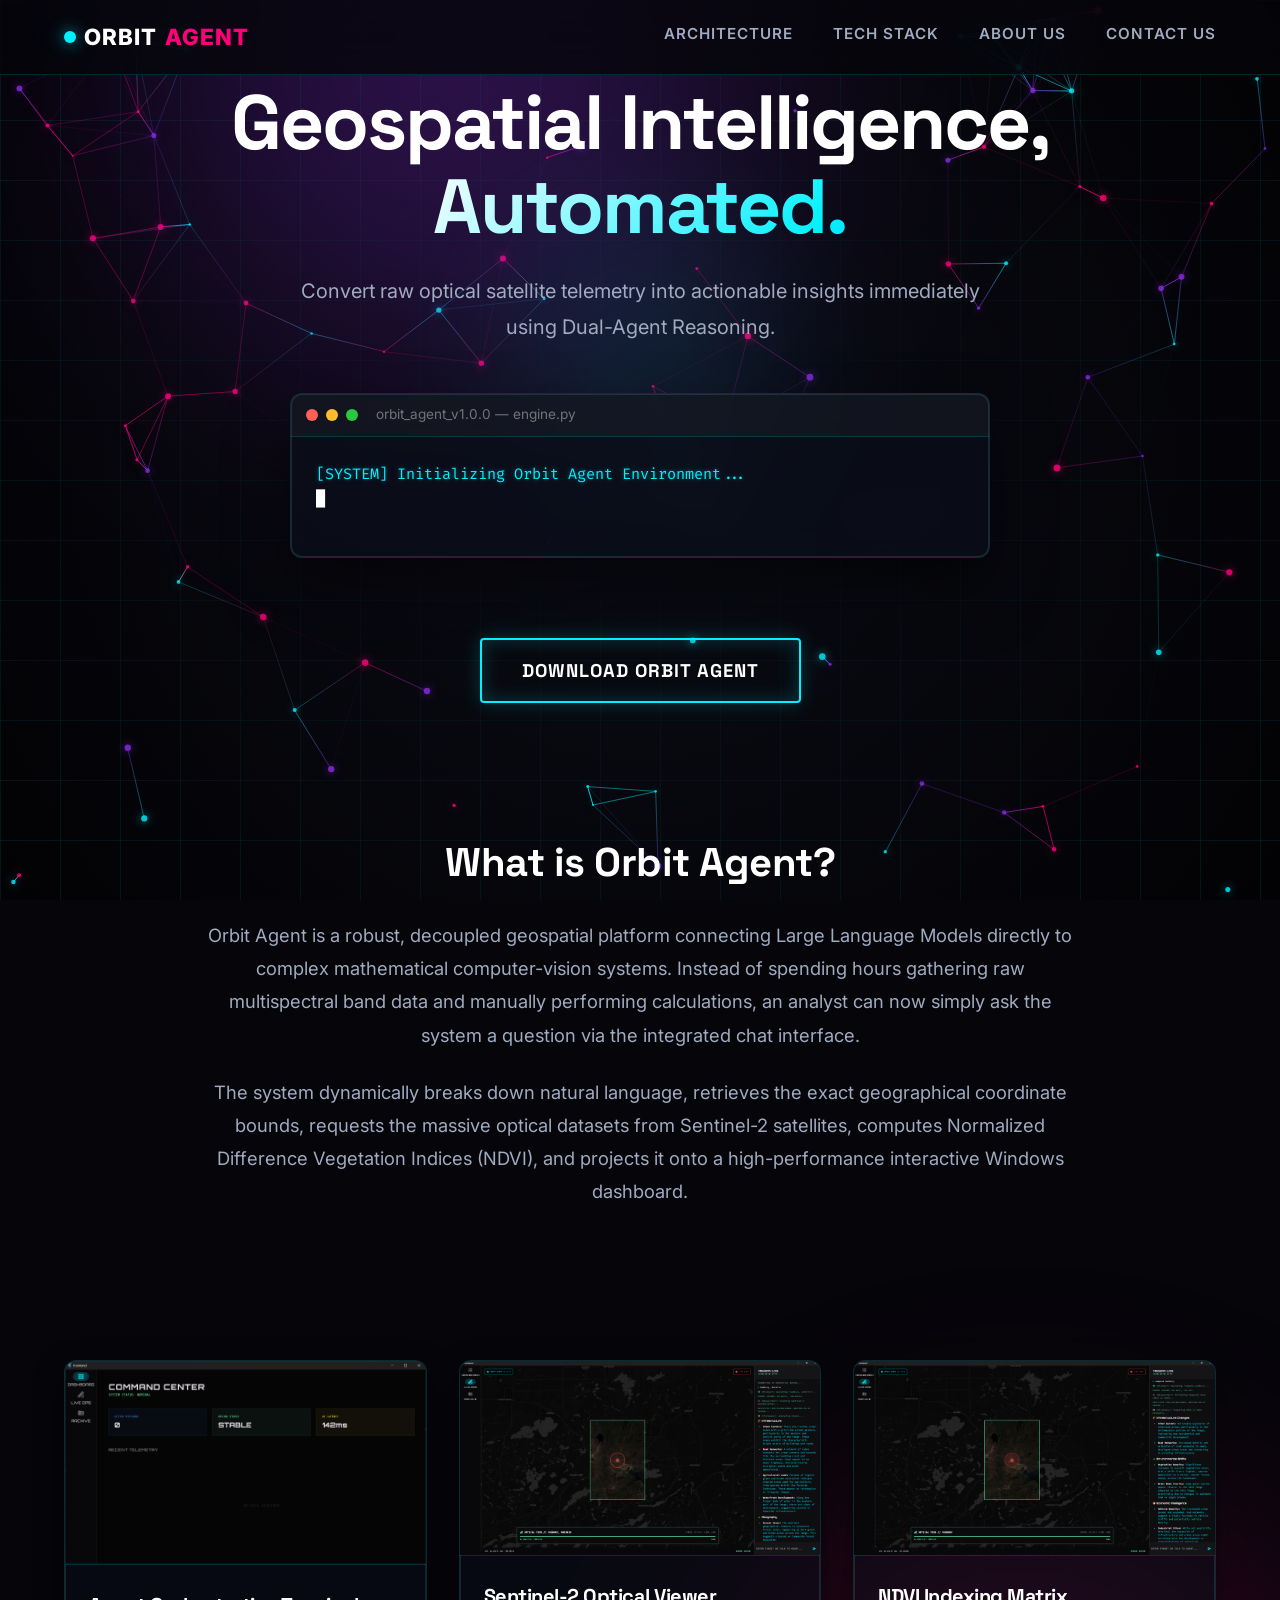
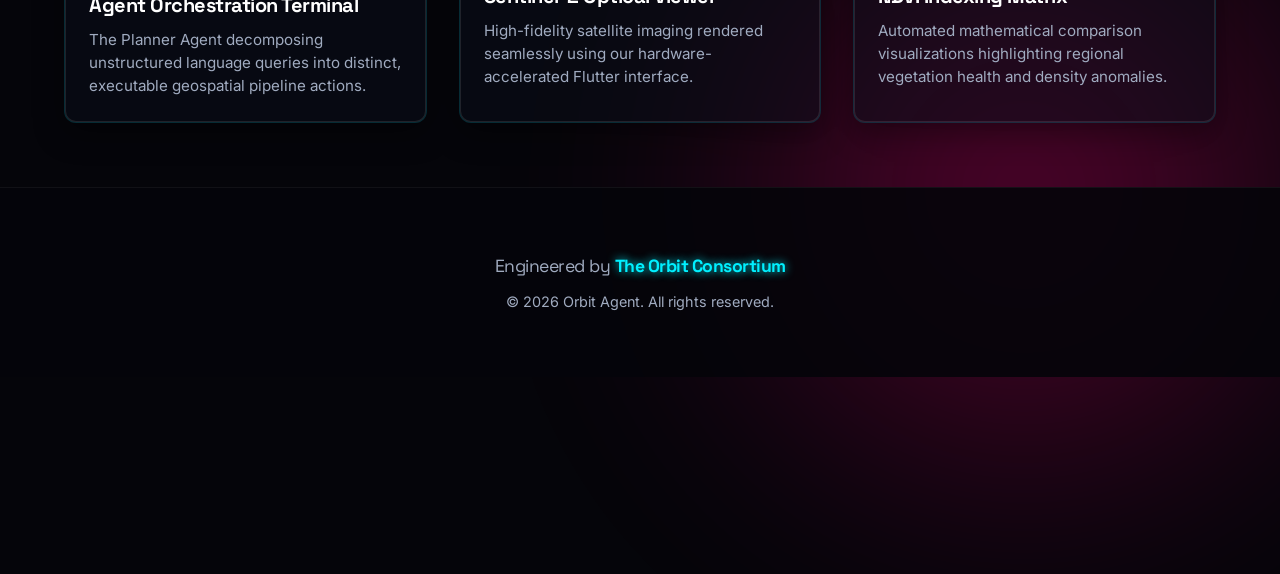
==== index.html @ d310ac6e "initial website commit" ====
<!DOCTYPE html>
<html lang="en">
<head>
    <meta charset="UTF-8">
    <meta name="viewport" content="width=device-width, initial-scale=1.0">
    <meta name="description" content="Orbit Agent - Enterprise Geospatial Intelligence Automated.">
    <title>Orbit Agent | Geospatial Intelligence</title>
    <link rel="icon" type="image/png" href="assets/app_icon.png">
    
    <link href="https://fonts.googleapis.com/css2?family=Inter:wght@300;400;500;600;800&family=Space+Grotesk:wght@400;500;700;800&family=Fira+Code:wght@400;500&display=swap" rel="stylesheet">
    <link rel="stylesheet" href="css/global.css">
    <style>
        .hero { min-height: 80vh; display: flex; flex-direction: column; align-items: center; justify-content: center; text-align: center; position: relative; padding-top: 5rem; }
        .hero-title { font-size: clamp(3rem, 6vw, 5rem); font-weight: 800; line-height: 1.1; margin-bottom: 1.5rem; letter-spacing: -2px; }
        .hero-subtitle { font-size: 1.25rem; color: var(--text-muted); max-width: 700px; margin: 0 auto 3rem; line-height: 1.8; }
        
        .pulse-core {
            position: absolute; top: 45%; left: 50%; transform: translate(-50%, -50%);
            width: 500px; height: 500px; background: radial-gradient(circle, var(--accent-cyan) 0%, transparent 60%);
            opacity: 0.1; filter: blur(50px); animation: pulse 4s infinite alternate; z-index: -1;
        }
        @keyframes pulse { 0% { transform: translate(-50%, -50%) scale(1); opacity: 0.05; } 100% { transform: translate(-50%, -50%) scale(1.3); opacity: 0.15; } }

        .terminal-container { margin-bottom: 4rem; width: 100%; max-width: 700px; }
        .terminal {
            background: rgba(10, 14, 25, 0.8); border: 1px solid var(--border-subtle); border-radius: 12px;
            text-align: left; overflow: hidden; box-shadow: var(--glass-border), 0 30px 60px rgba(0,0,0,0.5); 
            font-family: 'Fira Code', monospace; font-size: 0.95rem; backdrop-filter: blur(20px);
        }
        .term-header { background: rgba(255, 255, 255, 0.03); padding: 10px 15px; display: flex; gap: 8px; align-items: center; border-bottom: 1px solid var(--border-subtle); }
        .term-dot { width: 12px; height: 12px; border-radius: 50%; }
        .term-dot.r { background: #FF5F56; } .term-dot.y { background: #FFBD2E; } .term-dot.g { background: #27C93F; }
        .term-body { padding: 25px; color: var(--accent-cyan); min-height: 120px; text-shadow: 0 0 5px rgba(0, 240, 255, 0.4); line-height: 1.6; }
        .cursor-blink { animation: blink 1s step-end infinite; color: #fff; text-shadow: none; }

        .explanation-section { padding: 4rem 5%; max-width: 1000px; margin: 0 auto; text-align: center; }
        .explanation-section h2 { font-size: 2.5rem; margin-bottom: 1.5rem; color: #FFF; }
        .explanation-section p { font-size: 1.15rem; color: var(--text-muted); line-height: 1.8; margin-bottom: 1.5rem; }

        .gallery-grid { display: grid; grid-template-columns: repeat(auto-fit, minmax(300px, 1fr)); gap: 2rem; max-width: 1400px; margin: 4rem auto; padding: 0 5%; }
        .gallery-item {
            background: rgba(10, 14, 26, 0.5); border: 1px solid var(--border-subtle); border-radius: 12px; overflow: hidden;
            box-shadow: var(--glass-border), 0 10px 30px rgba(0,0,0,0.4); transition: transform 0.3s;
        }
        .gallery-item:hover { transform: translateY(-5px); border-color: var(--accent-cyan); }
        .gallery-item img { width: 100%; height: auto; display: block; border-bottom: 1px solid var(--border-subtle); }
        .gallery-caption { padding: 1.5rem; }
        .gallery-caption h3 { font-size: 1.25rem; color: #FFF; margin-bottom: 0.5rem; }
        .gallery-caption p { font-size: 0.95rem; color: var(--text-muted); line-height: 1.5; }
    </style>
</head>
<body>

    <div class="ambient-orb orb-1"></div>
    <div class="ambient-orb orb-2"></div>
    <canvas id="network-canvas"></canvas>
    <div class="grid-overlay"></div>

    <nav>
        <a href="index.html" class="logo">ORBIT<span> AGENT</span></a>
        <div class="nav-links">
            <a href="architecture.html">Architecture</a>
            <a href="stack.html">Tech Stack</a>
            <a href="about.html">About Us</a>
            <a href="contact.html">Contact Us</a>
        </div>
    </nav>

    <header class="hero container">
        <div class="pulse-core"></div>
        <h1 class="hero-title reveal cyber-font">Geospatial Intelligence, <br><span class="text-gradient">Automated.</span></h1>
        <p class="hero-subtitle reveal" style="transition-delay: 0.1s;">Convert raw optical satellite telemetry into actionable insights immediately using Dual-Agent Reasoning.</p>
        
        <div class="terminal-container reveal" style="transition-delay: 0.2s;">
            <div class="terminal">
                <div class="term-header">
                    <div class="term-dot r"></div><div class="term-dot y"></div><div class="term-dot g"></div>
                    <span style="color: rgba(255,255,255,0.4); margin-left: 10px; font-size: 0.85rem; font-family: 'Inter', sans-serif;">orbit_agent_v1.0.0 — engine.py</span>
                </div>
                <div class="term-body" id="typed-text">
                    <span class="cursor-blink">█</span>
                </div>
            </div>
        </div>
        
        <a href="download.html" class="btn-primary reveal" style="transition-delay: 0.3s; margin-top: 1rem;">
            Download Orbit Agent
        </a>
    </header>

    <section class="explanation-section reveal">
        <h2 class="cyber-font">What is Orbit Agent?</h2>
        <p>Orbit Agent is a robust, decoupled geospatial platform connecting Large Language Models directly to complex mathematical computer-vision systems. Instead of spending hours gathering raw multispectral band data and manually performing calculations, an analyst can now simply ask the system a question via the integrated chat interface.</p>
        <p>The system dynamically breaks down natural language, retrieves the exact geographical coordinate bounds, requests the massive optical datasets from Sentinel-2 satellites, computes Normalized Difference Vegetation Indices (NDVI), and projects it onto a high-performance interactive Windows dashboard.</p>
    </section>

    <section class="gallery-grid">
        <div class="gallery-item reveal">
            <img src="assets/DASHBOARD.png" alt="Agent Logic Terminal">
            <div class="gallery-caption">
                <h3 class="cyber-font">Agent Orchestration Terminal</h3>
                <p>The Planner Agent decomposing unstructured language queries into distinct, executable geospatial pipeline actions.</p>
            </div>
        </div>
        <div class="gallery-item reveal" style="transition-delay: 0.1s;">
            <img src="assets/GEO_DEMO.png" alt="Geocoding Result">
            <div class="gallery-caption">
                <h3 class="cyber-font">Sentinel-2 Optical Viewer</h3>
                <p>High-fidelity satellite imaging rendered seamlessly using our hardware-accelerated Flutter interface.</p>
            </div>
        </div>
        <div class="gallery-item reveal" style="transition-delay: 0.2s;">
            <img src="assets/COMPARE_DEMO.png" alt="Before/After Comparison">
            <div class="gallery-caption">
                <h3 class="cyber-font">NDVI Indexing Matrix</h3>
                <p>Automated mathematical comparison visualizations highlighting regional vegetation health and density anomalies.</p>
            </div>
        </div>
    </section>

    <footer>
        <p class="cyber-font" style="margin-bottom: 10px; font-size: 1.1rem;">Engineered by <span>The Orbit Consortium</span></p>
        <p style="font-family: 'Inter', sans-serif; font-size: 0.9rem;">&copy; 2026 Orbit Agent. All rights reserved.</p>
    </footer>

    <script src="js/main.js"></script>
    <script>
        const logs = [
            "[SYSTEM] Initializing Orbit Agent Environment...",
            "[SERVICES] Connecting local TCP Bridge... ONLINE",
            "[AGENT] Validating Generative Core Context...",
            "[PROCESS] Awaiting natural language directives...",
            "[RENDER] Dashboard components ready."
        ];
        
        const termBody = document.getElementById('typed-text');
        if (termBody) {
            let lineIndex = 0; let charIndex = 0; let currentText = '';

            function typeWriter() {
                if (lineIndex < logs.length) {
                    if (charIndex < logs[lineIndex].length) {
                        currentText += logs[lineIndex].charAt(charIndex);
                        termBody.innerHTML = currentText + '<br><span class="cursor-blink">█</span>';
                        charIndex++;
                        setTimeout(typeWriter, 15);
                    } else {
                        currentText += '<br>'; lineIndex++; charIndex = 0;
                        setTimeout(typeWriter, 400); 
                    }
                } else {
                    termBody.innerHTML = currentText + '<br><span style="color: #FFF; font-weight: 500;">> Ready.</span><span class="cursor-blink">█</span>';
                }
            }
            setTimeout(typeWriter, 800);
        }
    </script>
</body>
</html>
---- css/global.css ----
:root {
    --bg-deep: #05050A;
    --bg-panel: rgba(15, 18, 35, 0.55);
    --accent-cyan: #00F0FF;
    --accent-pink: #FF007A;
    --accent-purple: #8A2BE2;
    --text-main: #FFFFFF;
    --text-muted: #A0ABC0;
    --border-subtle: rgba(0, 240, 255, 0.15);
    --glass-border: inset 0 0 0 1px rgba(255, 255, 255, 0.1);
    --neon-glow: 0 0 15px rgba(0, 240, 255, 0.6), 0 0 30px rgba(0, 240, 255, 0.3);
    --pink-glow: 0 0 15px rgba(255, 0, 122, 0.6), 0 0 30px rgba(255, 0, 122, 0.3);
}

* { margin: 0; padding: 0; box-sizing: border-box; scroll-behavior: smooth; }

body {
    font-family: 'Inter', sans-serif; background-color: var(--bg-deep);
    color: var(--text-main); overflow-x: hidden; line-height: 1.6;
    opacity: 0; animation: pageLoad 0.5s cubic-bezier(0.16, 1, 0.3, 1) forwards;
}

@keyframes pageLoad { from { opacity: 0; transform: scale(0.98); } to { opacity: 1; transform: scale(1); } }


/* --- SCROLLING MARQUEE --- */
.marquee-container {
    width: 100vw; overflow: hidden; background: rgba(0, 0, 0, 0.8); border-top: 1px solid var(--border-subtle); border-bottom: 1px solid var(--border-subtle);
    padding: 15px 0; margin: 2rem 0; display: flex; white-space: nowrap; position: relative; margin-left: calc(-50vw + 50%);
}
.marquee-content {
    display: flex; animation: scrollMarquee 20s linear infinite; gap: 4rem;
}
.marquee-text {
    font-family: 'Fira Code', monospace; font-size: 1.1rem; color: var(--accent-cyan); text-transform: uppercase; letter-spacing: 2px;
}
@keyframes scrollMarquee { 0% { transform: translateX(0); } 100% { transform: translateX(-50%); } }

/* --- RADAR OVERLAY --- */
.radar-scan { position: relative; overflow: hidden; }
.radar-scan::after {
    content: ''; position: absolute; top: -100%; left: 0; width: 100%; height: 50%;
    background: linear-gradient(to bottom, transparent, rgba(0,240,255,0.2) 80%, rgba(0,240,255,0.8) 100%);
    animation: radarSweep 4s ease-in-out infinite; opacity: 0.5; pointer-events: none;
}
@keyframes radarSweep { 0% { top: -100%; } 100% { top: 200%; } }


/* --- LIVE CANVAS & AMBIENT BACKGROUND --- */
#network-canvas { position: fixed; top: 0; left: 0; width: 100vw; height: 100vh; z-index: -3; background: radial-gradient(circle at center, #0B0C15 0%, #020204 100%); }

.grid-overlay {
    position: fixed; top: 0; left: 0; width: 100vw; height: 100vh; z-index: -1; pointer-events: none;
    background-image: linear-gradient(var(--border-subtle) 1px, transparent 1px), linear-gradient(90deg, var(--border-subtle) 1px, transparent 1px);
    background-size: 60px 60px; mask-image: radial-gradient(ellipse at center, transparent 10%, black 100%); -webkit-mask-image: radial-gradient(ellipse at center, transparent 10%, black 100%);
    opacity: 0.6;
}

.ambient-orb {
    position: fixed; border-radius: 50%; filter: blur(120px); z-index: -2; pointer-events: none; opacity: 0.4;
    animation: breathe 12s infinite alternate cubic-bezier(0.4, 0, 0.2, 1);
}
.orb-1 { top: -20%; left: 0%; width: 70vw; height: 70vw; background: radial-gradient(circle, var(--accent-purple), transparent 70%); }
.orb-2 { bottom: -10%; right: -10%; width: 60vw; height: 60vw; background: radial-gradient(circle, var(--accent-pink), transparent 70%); animation-delay: -6s; }
.orb-3 { top: 40%; left: 40%; width: 50vw; height: 50vw; background: radial-gradient(circle, var(--accent-cyan), transparent 70%); animation: breathe 8s infinite alternate ease-in-out; opacity: 0.2; }

@keyframes breathe { 0% { transform: scale(1) translate(0, 0); } 100% { transform: scale(1.2) translate(40px, -40px); } }

/* --- TYPOGRAPHY --- */
h1, h2, h3, h4, .cyber-font { font-family: 'Space Grotesk', sans-serif; letter-spacing: -0.5px; }
.text-gradient { background: linear-gradient(135deg, #FFFFFF 0%, var(--accent-cyan) 50%, var(--accent-purple) 100%); background-size: 200% auto; -webkit-background-clip: text; -webkit-text-fill-color: transparent; animation: gradientShift 4s linear infinite; }
@keyframes gradientShift { 0% { background-position: 0% 50%; } 50% { background-position: 100% 50%; } 100% { background-position: 0% 50%; } }

.section-title { font-size: clamp(2.5rem, 5vw, 4rem); text-align: center; margin-bottom: 1.5rem; text-shadow: 0 0 40px rgba(0,240,255,0.4); line-height: 1.1; }
.section-subtitle { text-align: center; color: var(--text-muted); font-size: 1.25rem; margin-bottom: 4rem; max-width: 700px; margin-inline: auto; line-height: 1.8; }

/* --- NAVIGATION --- */
nav {
    position: fixed; top: 0; width: 100%; padding: 1.2rem 5%; display: flex; justify-content: space-between; align-items: center;
    background: rgba(5, 5, 10, 0.8); backdrop-filter: blur(30px); -webkit-backdrop-filter: blur(30px); border-bottom: 1px solid var(--border-subtle); z-index: 100;
}
.logo { font-size: 1.4rem; font-weight: 800; color: var(--text-main); text-decoration: none; letter-spacing: 1px; display: flex; align-items: center; gap: 8px; }
.logo::before { content: ''; display: block; width: 12px; height: 12px; background: var(--accent-cyan); border-radius: 50%; box-shadow: var(--neon-glow); animation: blink 2s infinite; }
.logo span { color: var(--accent-pink); }
.nav-links { display: flex; gap: 2.5rem; }
.nav-links a { position: relative; color: var(--text-muted); text-decoration: none; font-size: 0.95rem; font-weight: 600; text-transform: uppercase; letter-spacing: 1px; transition: color 0.3s; padding-bottom: 5px; }
.nav-links a::after {
    content: ''; position: absolute; bottom: -5px; left: 0; width: 0%; height: 3px;
    background: linear-gradient(90deg, var(--accent-cyan), var(--accent-pink)); transition: width 0.4s cubic-bezier(0.16, 1, 0.3, 1); box-shadow: var(--neon-glow);
}
.nav-links a:hover, .nav-links a.active { color: var(--text-main); text-shadow: 0 0 15px var(--accent-cyan); }
.nav-links a:hover::after, .nav-links a.active::after { width: 100%; }

/* --- BUTTONS --- */
.btn-primary {
    display: inline-flex; align-items: center; gap: 12px; padding: 16px 40px;
    font-family: 'Space Grotesk'; font-weight: 800; font-size: 1.15rem; text-decoration: none; text-transform: uppercase; letter-spacing: 1px;
    background: transparent; color: var(--text-main);
    border: 2px solid var(--accent-cyan); border-radius: 4px; transition: all 0.4s cubic-bezier(0.16, 1, 0.3, 1);
    box-shadow: inset 0 0 20px rgba(0, 240, 255, 0.2), 0 0 20px rgba(0, 240, 255, 0.2); position: relative; overflow: hidden;
}
.btn-primary::before { content: ''; position: absolute; top: 0; left: -100%; width: 100%; height: 100%; background: linear-gradient(90deg, transparent, rgba(0, 240, 255, 0.4), transparent); transition: left 0.5s ease; z-index: -1; }
.btn-primary:hover { transform: translateY(-5px) scale(1.02); background: rgba(0, 240, 255, 0.1); border-color: var(--accent-pink); box-shadow: inset 0 0 30px rgba(255, 0, 122, 0.4), 0 0 40px rgba(255, 0, 122, 0.6); color: #FFF; text-shadow: 0 0 10px #FFF; }
.btn-primary:hover::before { left: 100%; }

/* --- LAYOUT CONTAINERS --- */
.container { max-width: 1400px; margin: 0 auto; padding: 8rem 5% 4rem; }
.page-header { padding-top: 12rem; text-align: center; }

/* --- GLASSMORPHISM CARDS --- */
.glass-card {
    background: var(--bg-panel); border: 1px solid var(--border-subtle); padding: 3rem; border-radius: 20px; 
    backdrop-filter: blur(20px); -webkit-backdrop-filter: blur(20px); box-shadow: var(--glass-border), 0 20px 40px rgba(0,0,0,0.6);
    position: relative; overflow: hidden; z-index: 1; transition: transform 0.3s cubic-bezier(0.16, 1, 0.3, 1), border-color 0.3s, box-shadow 0.3s;
}
.glass-card::before {
    content: ''; position: absolute; top: 0; left: 0; width: 100%; height: 2px;
    background: linear-gradient(90deg, transparent, var(--accent-cyan), transparent); opacity: 0.5;
}
.glass-card:hover { border-color: var(--accent-cyan); box-shadow: var(--glass-border), var(--neon-glow); transform: translateY(-5px); }

/* --- ANIMATIONS & FOOTER --- */
@keyframes blink { 0%, 100% { opacity: 1; } 50% { opacity: 0; } }
.reveal { opacity: 0; transform: translateY(60px) scale(0.95); transition: all 1s cubic-bezier(0.16, 1, 0.3, 1); }
.reveal.active { opacity: 1; transform: translateY(0) scale(1); }

footer { padding: 4rem 5%; text-align: center; border-top: 1px solid rgba(255,255,255,0.05); color: var(--text-muted); font-size: 1rem; margin-top: auto; background: rgba(5,5,10,0.9); position: relative; z-index: 10; }
footer span { color: var(--accent-cyan); font-weight: 700; text-shadow: 0 0 10px var(--accent-cyan); }
body { display: flex; flex-direction: column; min-height: 100vh; }
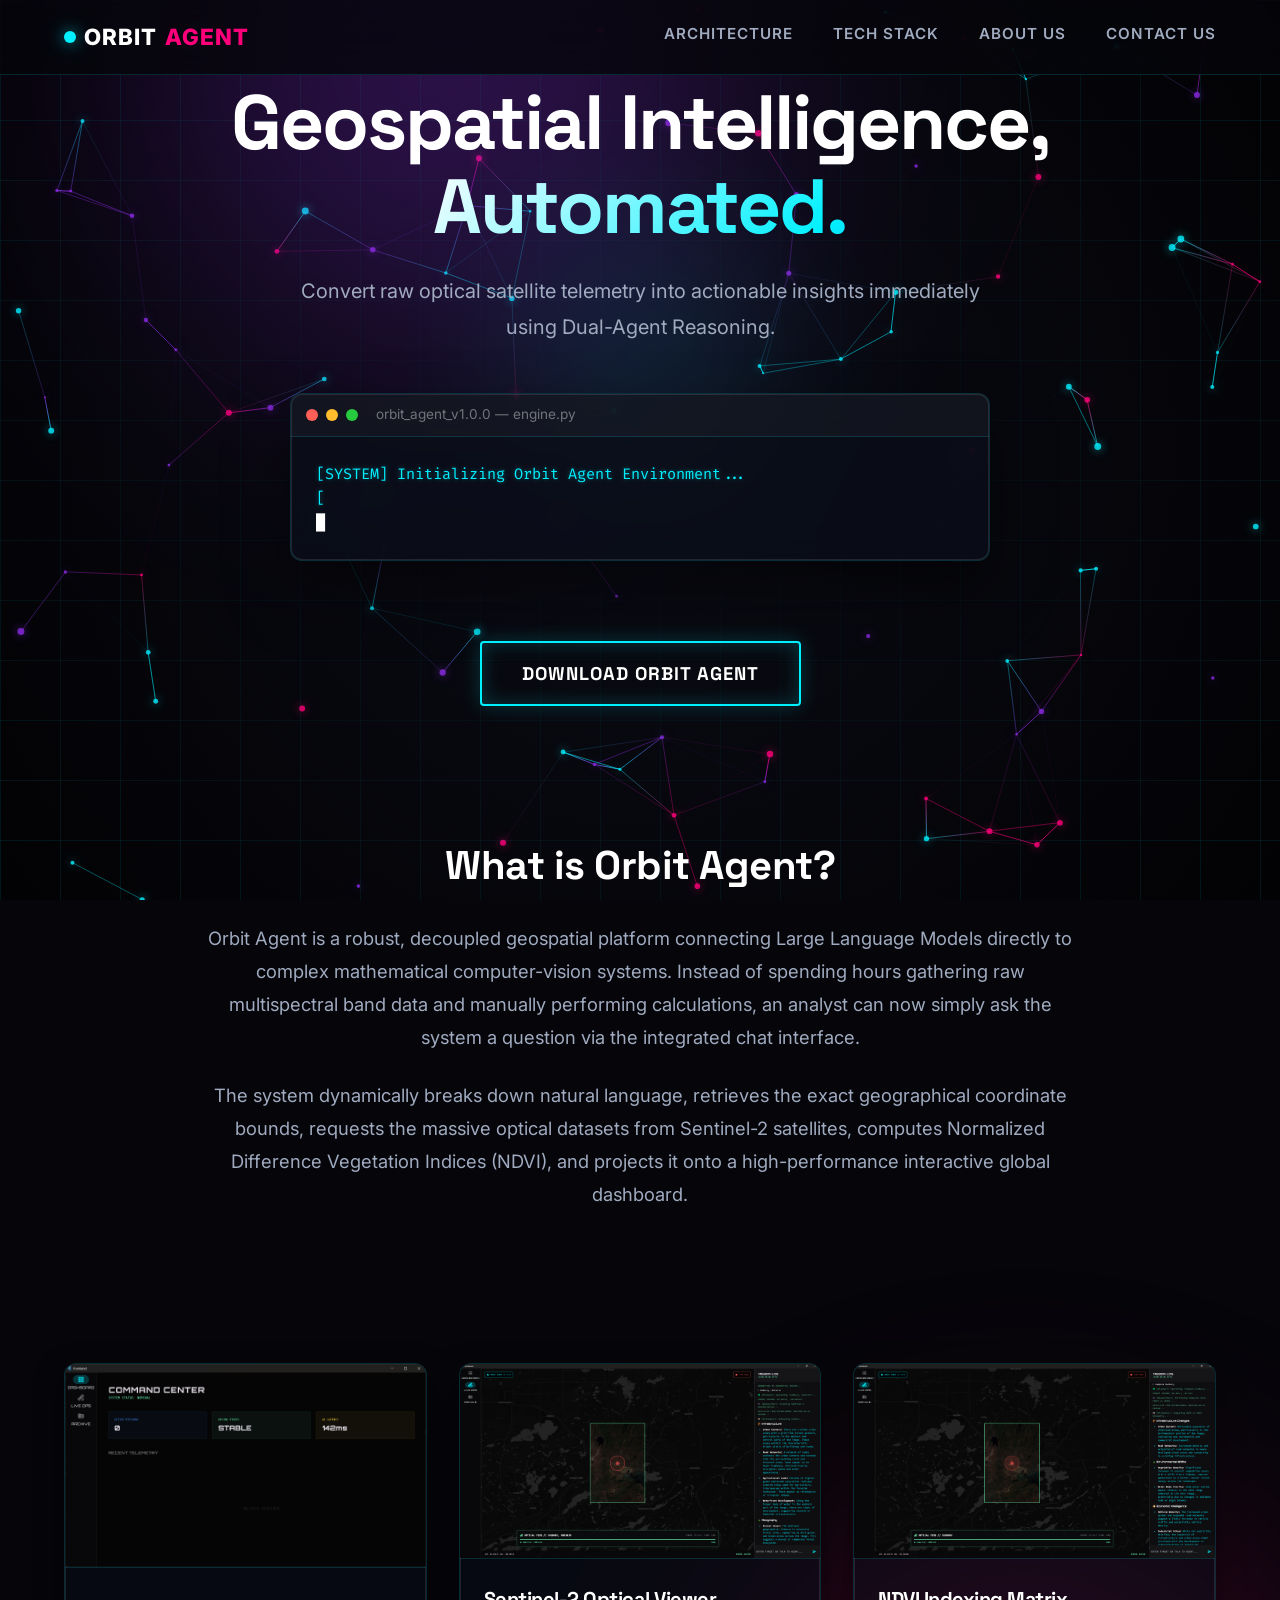
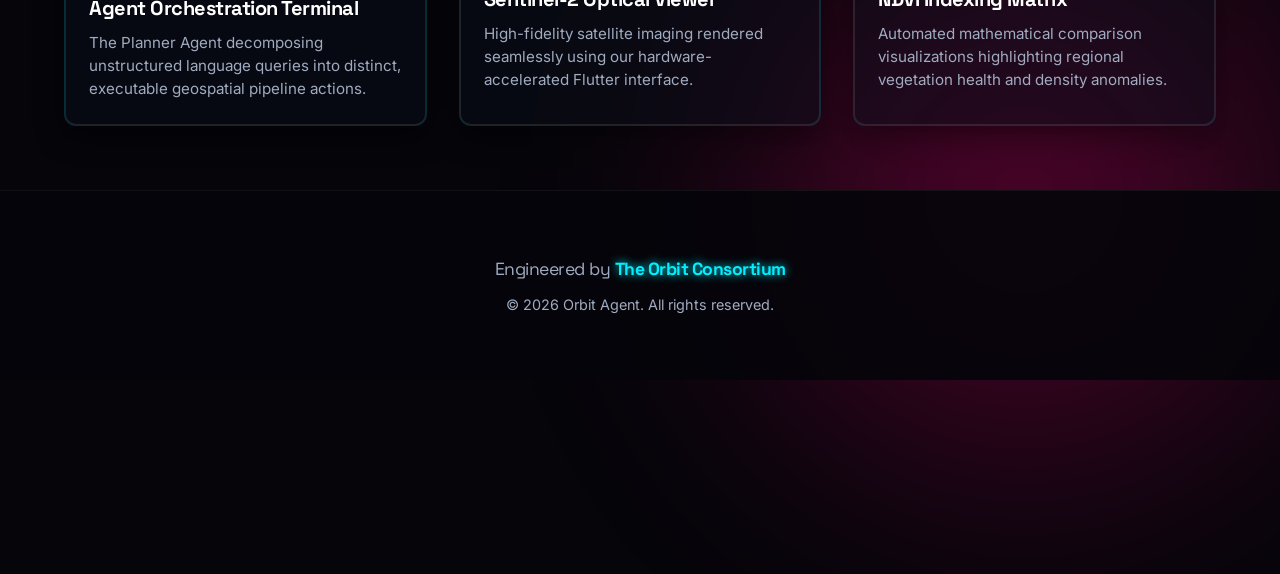
==== commit e2647fe4: "ui fixed" ====
--- a/index.html
+++ b/index.html
@@ -91,7 +91,7 @@
     <section class="explanation-section reveal">
         <h2 class="cyber-font">What is Orbit Agent?</h2>
         <p>Orbit Agent is a robust, decoupled geospatial platform connecting Large Language Models directly to complex mathematical computer-vision systems. Instead of spending hours gathering raw multispectral band data and manually performing calculations, an analyst can now simply ask the system a question via the integrated chat interface.</p>
-        <p>The system dynamically breaks down natural language, retrieves the exact geographical coordinate bounds, requests the massive optical datasets from Sentinel-2 satellites, computes Normalized Difference Vegetation Indices (NDVI), and projects it onto a high-performance interactive Windows dashboard.</p>
+        <p>The system dynamically breaks down natural language, retrieves the exact geographical coordinate bounds, requests the massive optical datasets from Sentinel-2 satellites, computes Normalized Difference Vegetation Indices (NDVI), and projects it onto a high-performance interactive global dashboard.</p>
     </section>
 
     <section class="gallery-grid">
--- a/css/global.css
+++ b/css/global.css
@@ -127,3 +127,46 @@
 footer { padding: 4rem 5%; text-align: center; border-top: 1px solid rgba(255,255,255,0.05); color: var(--text-muted); font-size: 1rem; margin-top: auto; background: rgba(5,5,10,0.9); position: relative; z-index: 10; }
 footer span { color: var(--accent-cyan); font-weight: 700; text-shadow: 0 0 10px var(--accent-cyan); }
 body { display: flex; flex-direction: column; min-height: 100vh; }
+
+/* =========================================
+   FLUID RESPONSIVE ENGINE (DYNAMIC SCALING)
+   ========================================= */
+
+/* --- ULTRA-WIDE MONITORS --- */
+@media (min-width: 1441px) {
+    .container { max-width: 1600px; padding: 10rem 5% 6rem; }
+    .section-title { font-size: 4.5rem; }
+}
+
+/* --- TABLETS & SMALL DESKTOPS --- */
+@media (max-width: 1100px) {
+    .section-title { font-size: 3.5rem; }
+    .glass-card { padding: 2rem; }
+    
+    /* Force grids to stack gracefully */
+    .about-grid, .explanation-grid, .arch-node, .stack-row { 
+        display: flex !important; flex-direction: column !important; gap: 2rem; 
+    }
+    .arch-node:nth-child(even) { flex-direction: column !important; }
+    .hero { flex-direction: column; text-align: center; gap: 2rem; }
+    .hero-text { max-width: 100%; margin: 0 auto; }
+}
+
+/* --- MOBILE DEVICES --- */
+@media (max-width: 768px) {
+    .section-title { font-size: 2.2rem; }
+    .section-subtitle { font-size: 1.05rem; }
+    
+    /* Navigation collapsing */
+    nav { flex-direction: column; padding: 1rem; gap: 1rem; }
+    .nav-links { gap: 1rem; font-size: 0.85rem; flex-wrap: wrap; justify-content: center; }
+    
+    /* Card scaling */
+    .glass-card { padding: 1.5rem; }
+    .btn-primary { width: 100%; justify-content: center; padding: 14px 20px; }
+    
+    .container { padding: 10rem 5% 3rem; }
+    
+    /* Tweak ambient orbs for smaller bounding box */
+    .orb-1, .orb-2 { width: 100vw; height: 100vw; }
+}
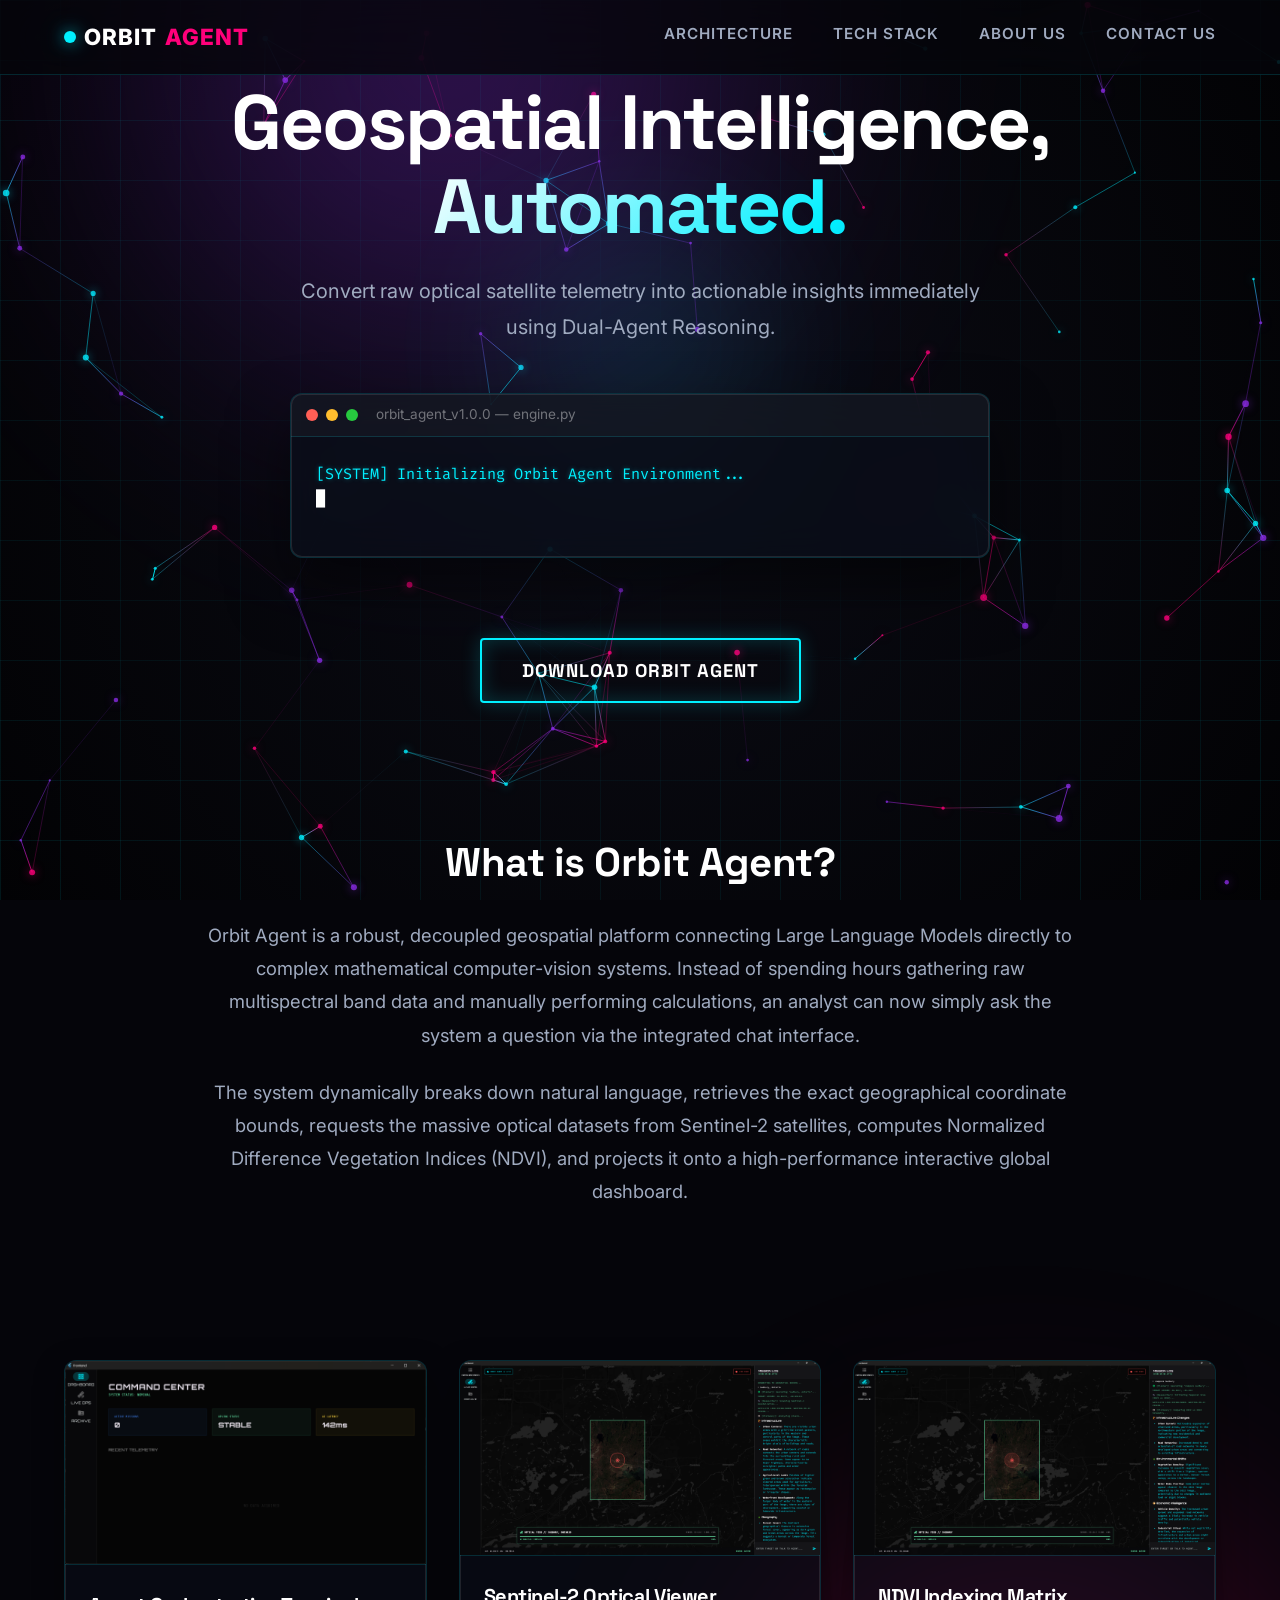
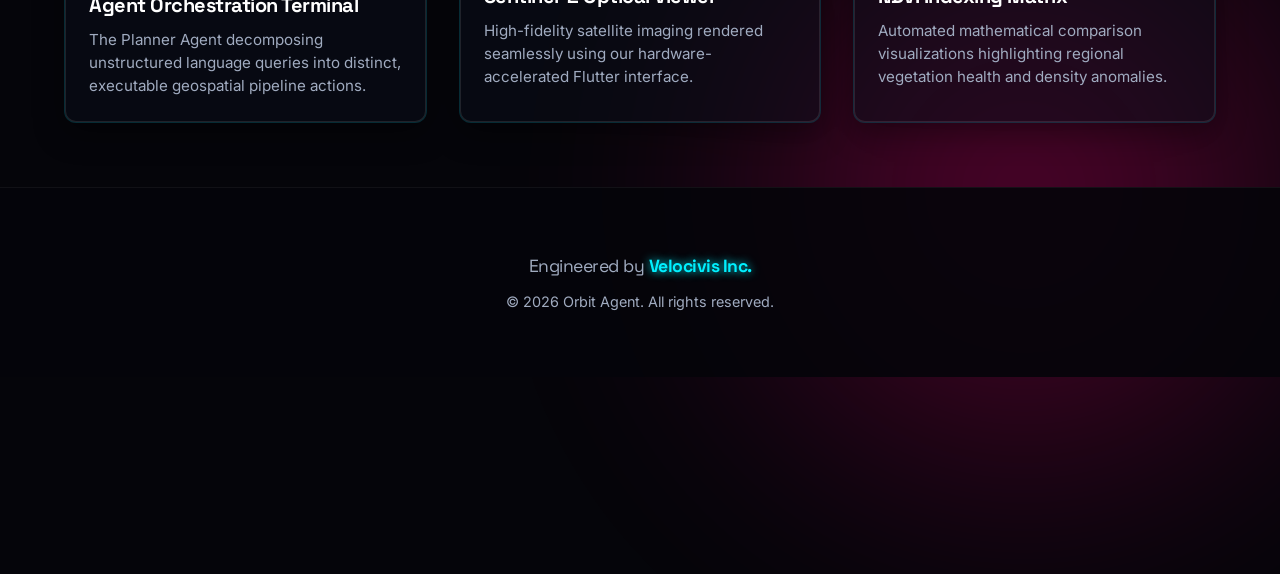
==== commit f87c5b83: "ui fixed" ====
--- a/index.html
+++ b/index.html
@@ -1,54 +1,198 @@
 <!DOCTYPE html>
 <html lang="en">
+
 <head>
     <meta charset="UTF-8">
     <meta name="viewport" content="width=device-width, initial-scale=1.0">
     <meta name="description" content="Orbit Agent - Enterprise Geospatial Intelligence Automated.">
     <title>Orbit Agent | Geospatial Intelligence</title>
     <link rel="icon" type="image/png" href="assets/app_icon.png">
-    
-    <link href="https://fonts.googleapis.com/css2?family=Inter:wght@300;400;500;600;800&family=Space+Grotesk:wght@400;500;700;800&family=Fira+Code:wght@400;500&display=swap" rel="stylesheet">
+
+    <link
+        href="https://fonts.googleapis.com/css2?family=Inter:wght@300;400;500;600;800&family=Space+Grotesk:wght@400;500;700;800&family=Fira+Code:wght@400;500&display=swap"
+        rel="stylesheet">
     <link rel="stylesheet" href="css/global.css">
     <style>
-        .hero { min-height: 80vh; display: flex; flex-direction: column; align-items: center; justify-content: center; text-align: center; position: relative; padding-top: 5rem; }
-        .hero-title { font-size: clamp(3rem, 6vw, 5rem); font-weight: 800; line-height: 1.1; margin-bottom: 1.5rem; letter-spacing: -2px; }
-        .hero-subtitle { font-size: 1.25rem; color: var(--text-muted); max-width: 700px; margin: 0 auto 3rem; line-height: 1.8; }
-        
+        .hero {
+            min-height: 80vh;
+            display: flex;
+            flex-direction: column;
+            align-items: center;
+            justify-content: center;
+            text-align: center;
+            position: relative;
+            padding-top: 5rem;
+        }
+
+        .hero-title {
+            font-size: clamp(3rem, 6vw, 5rem);
+            font-weight: 800;
+            line-height: 1.1;
+            margin-bottom: 1.5rem;
+            letter-spacing: -2px;
+        }
+
+        .hero-subtitle {
+            font-size: 1.25rem;
+            color: var(--text-muted);
+            max-width: 700px;
+            margin: 0 auto 3rem;
+            line-height: 1.8;
+        }
+
         .pulse-core {
-            position: absolute; top: 45%; left: 50%; transform: translate(-50%, -50%);
-            width: 500px; height: 500px; background: radial-gradient(circle, var(--accent-cyan) 0%, transparent 60%);
-            opacity: 0.1; filter: blur(50px); animation: pulse 4s infinite alternate; z-index: -1;
-        }
-        @keyframes pulse { 0% { transform: translate(-50%, -50%) scale(1); opacity: 0.05; } 100% { transform: translate(-50%, -50%) scale(1.3); opacity: 0.15; } }
-
-        .terminal-container { margin-bottom: 4rem; width: 100%; max-width: 700px; }
+            position: absolute;
+            top: 45%;
+            left: 50%;
+            transform: translate(-50%, -50%);
+            width: 500px;
+            height: 500px;
+            background: radial-gradient(circle, var(--accent-cyan) 0%, transparent 60%);
+            opacity: 0.1;
+            filter: blur(50px);
+            animation: pulse 4s infinite alternate;
+            z-index: -1;
+        }
+
+        @keyframes pulse {
+            0% {
+                transform: translate(-50%, -50%) scale(1);
+                opacity: 0.05;
+            }
+
+            100% {
+                transform: translate(-50%, -50%) scale(1.3);
+                opacity: 0.15;
+            }
+        }
+
+        .terminal-container {
+            margin-bottom: 4rem;
+            width: 100%;
+            max-width: 700px;
+        }
+
         .terminal {
-            background: rgba(10, 14, 25, 0.8); border: 1px solid var(--border-subtle); border-radius: 12px;
-            text-align: left; overflow: hidden; box-shadow: var(--glass-border), 0 30px 60px rgba(0,0,0,0.5); 
-            font-family: 'Fira Code', monospace; font-size: 0.95rem; backdrop-filter: blur(20px);
-        }
-        .term-header { background: rgba(255, 255, 255, 0.03); padding: 10px 15px; display: flex; gap: 8px; align-items: center; border-bottom: 1px solid var(--border-subtle); }
-        .term-dot { width: 12px; height: 12px; border-radius: 50%; }
-        .term-dot.r { background: #FF5F56; } .term-dot.y { background: #FFBD2E; } .term-dot.g { background: #27C93F; }
-        .term-body { padding: 25px; color: var(--accent-cyan); min-height: 120px; text-shadow: 0 0 5px rgba(0, 240, 255, 0.4); line-height: 1.6; }
-        .cursor-blink { animation: blink 1s step-end infinite; color: #fff; text-shadow: none; }
-
-        .explanation-section { padding: 4rem 5%; max-width: 1000px; margin: 0 auto; text-align: center; }
-        .explanation-section h2 { font-size: 2.5rem; margin-bottom: 1.5rem; color: #FFF; }
-        .explanation-section p { font-size: 1.15rem; color: var(--text-muted); line-height: 1.8; margin-bottom: 1.5rem; }
-
-        .gallery-grid { display: grid; grid-template-columns: repeat(auto-fit, minmax(300px, 1fr)); gap: 2rem; max-width: 1400px; margin: 4rem auto; padding: 0 5%; }
+            background: rgba(10, 14, 25, 0.8);
+            border: 1px solid var(--border-subtle);
+            border-radius: 12px;
+            text-align: left;
+            overflow: hidden;
+            box-shadow: var(--glass-border), 0 30px 60px rgba(0, 0, 0, 0.5);
+            font-family: 'Fira Code', monospace;
+            font-size: 0.95rem;
+            backdrop-filter: blur(20px);
+        }
+
+        .term-header {
+            background: rgba(255, 255, 255, 0.03);
+            padding: 10px 15px;
+            display: flex;
+            gap: 8px;
+            align-items: center;
+            border-bottom: 1px solid var(--border-subtle);
+        }
+
+        .term-dot {
+            width: 12px;
+            height: 12px;
+            border-radius: 50%;
+        }
+
+        .term-dot.r {
+            background: #FF5F56;
+        }
+
+        .term-dot.y {
+            background: #FFBD2E;
+        }
+
+        .term-dot.g {
+            background: #27C93F;
+        }
+
+        .term-body {
+            padding: 25px;
+            color: var(--accent-cyan);
+            min-height: 120px;
+            text-shadow: 0 0 5px rgba(0, 240, 255, 0.4);
+            line-height: 1.6;
+        }
+
+        .cursor-blink {
+            animation: blink 1s step-end infinite;
+            color: #fff;
+            text-shadow: none;
+        }
+
+        .explanation-section {
+            padding: 4rem 5%;
+            max-width: 1000px;
+            margin: 0 auto;
+            text-align: center;
+        }
+
+        .explanation-section h2 {
+            font-size: 2.5rem;
+            margin-bottom: 1.5rem;
+            color: #FFF;
+        }
+
+        .explanation-section p {
+            font-size: 1.15rem;
+            color: var(--text-muted);
+            line-height: 1.8;
+            margin-bottom: 1.5rem;
+        }
+
+        .gallery-grid {
+            display: grid;
+            grid-template-columns: repeat(auto-fit, minmax(300px, 1fr));
+            gap: 2rem;
+            max-width: 1400px;
+            margin: 4rem auto;
+            padding: 0 5%;
+        }
+
         .gallery-item {
-            background: rgba(10, 14, 26, 0.5); border: 1px solid var(--border-subtle); border-radius: 12px; overflow: hidden;
-            box-shadow: var(--glass-border), 0 10px 30px rgba(0,0,0,0.4); transition: transform 0.3s;
-        }
-        .gallery-item:hover { transform: translateY(-5px); border-color: var(--accent-cyan); }
-        .gallery-item img { width: 100%; height: auto; display: block; border-bottom: 1px solid var(--border-subtle); }
-        .gallery-caption { padding: 1.5rem; }
-        .gallery-caption h3 { font-size: 1.25rem; color: #FFF; margin-bottom: 0.5rem; }
-        .gallery-caption p { font-size: 0.95rem; color: var(--text-muted); line-height: 1.5; }
+            background: rgba(10, 14, 26, 0.5);
+            border: 1px solid var(--border-subtle);
+            border-radius: 12px;
+            overflow: hidden;
+            box-shadow: var(--glass-border), 0 10px 30px rgba(0, 0, 0, 0.4);
+            transition: transform 0.3s;
+        }
+
+        .gallery-item:hover {
+            transform: translateY(-5px);
+            border-color: var(--accent-cyan);
+        }
+
+        .gallery-item img {
+            width: 100%;
+            height: auto;
+            display: block;
+            border-bottom: 1px solid var(--border-subtle);
+        }
+
+        .gallery-caption {
+            padding: 1.5rem;
+        }
+
+        .gallery-caption h3 {
+            font-size: 1.25rem;
+            color: #FFF;
+            margin-bottom: 0.5rem;
+        }
+
+        .gallery-caption p {
+            font-size: 0.95rem;
+            color: var(--text-muted);
+            line-height: 1.5;
+        }
     </style>
 </head>
+
 <body>
 
     <div class="ambient-orb orb-1"></div>
@@ -68,21 +212,27 @@
 
     <header class="hero container">
         <div class="pulse-core"></div>
-        <h1 class="hero-title reveal cyber-font">Geospatial Intelligence, <br><span class="text-gradient">Automated.</span></h1>
-        <p class="hero-subtitle reveal" style="transition-delay: 0.1s;">Convert raw optical satellite telemetry into actionable insights immediately using Dual-Agent Reasoning.</p>
-        
+        <h1 class="hero-title reveal cyber-font">Geospatial Intelligence, <br><span
+                class="text-gradient">Automated.</span></h1>
+        <p class="hero-subtitle reveal" style="transition-delay: 0.1s;">Convert raw optical satellite telemetry into
+            actionable insights immediately using Dual-Agent Reasoning.</p>
+
         <div class="terminal-container reveal" style="transition-delay: 0.2s;">
             <div class="terminal">
                 <div class="term-header">
-                    <div class="term-dot r"></div><div class="term-dot y"></div><div class="term-dot g"></div>
-                    <span style="color: rgba(255,255,255,0.4); margin-left: 10px; font-size: 0.85rem; font-family: 'Inter', sans-serif;">orbit_agent_v1.0.0 — engine.py</span>
+                    <div class="term-dot r"></div>
+                    <div class="term-dot y"></div>
+                    <div class="term-dot g"></div>
+                    <span
+                        style="color: rgba(255,255,255,0.4); margin-left: 10px; font-size: 0.85rem; font-family: 'Inter', sans-serif;">orbit_agent_v1.0.0
+                        — engine.py</span>
                 </div>
                 <div class="term-body" id="typed-text">
                     <span class="cursor-blink">█</span>
                 </div>
             </div>
         </div>
-        
+
         <a href="download.html" class="btn-primary reveal" style="transition-delay: 0.3s; margin-top: 1rem;">
             Download Orbit Agent
         </a>
@@ -90,8 +240,13 @@
 
     <section class="explanation-section reveal">
         <h2 class="cyber-font">What is Orbit Agent?</h2>
-        <p>Orbit Agent is a robust, decoupled geospatial platform connecting Large Language Models directly to complex mathematical computer-vision systems. Instead of spending hours gathering raw multispectral band data and manually performing calculations, an analyst can now simply ask the system a question via the integrated chat interface.</p>
-        <p>The system dynamically breaks down natural language, retrieves the exact geographical coordinate bounds, requests the massive optical datasets from Sentinel-2 satellites, computes Normalized Difference Vegetation Indices (NDVI), and projects it onto a high-performance interactive global dashboard.</p>
+        <p>Orbit Agent is a robust, decoupled geospatial platform connecting Large Language Models directly to complex
+            mathematical computer-vision systems. Instead of spending hours gathering raw multispectral band data and
+            manually performing calculations, an analyst can now simply ask the system a question via the integrated
+            chat interface.</p>
+        <p>The system dynamically breaks down natural language, retrieves the exact geographical coordinate bounds,
+            requests the massive optical datasets from Sentinel-2 satellites, computes Normalized Difference Vegetation
+            Indices (NDVI), and projects it onto a high-performance interactive global dashboard.</p>
     </section>
 
     <section class="gallery-grid">
@@ -99,28 +254,32 @@
             <img src="assets/DASHBOARD.png" alt="Agent Logic Terminal">
             <div class="gallery-caption">
                 <h3 class="cyber-font">Agent Orchestration Terminal</h3>
-                <p>The Planner Agent decomposing unstructured language queries into distinct, executable geospatial pipeline actions.</p>
+                <p>The Planner Agent decomposing unstructured language queries into distinct, executable geospatial
+                    pipeline actions.</p>
             </div>
         </div>
         <div class="gallery-item reveal" style="transition-delay: 0.1s;">
             <img src="assets/GEO_DEMO.png" alt="Geocoding Result">
             <div class="gallery-caption">
                 <h3 class="cyber-font">Sentinel-2 Optical Viewer</h3>
-                <p>High-fidelity satellite imaging rendered seamlessly using our hardware-accelerated Flutter interface.</p>
+                <p>High-fidelity satellite imaging rendered seamlessly using our hardware-accelerated Flutter interface.
+                </p>
             </div>
         </div>
         <div class="gallery-item reveal" style="transition-delay: 0.2s;">
             <img src="assets/COMPARE_DEMO.png" alt="Before/After Comparison">
             <div class="gallery-caption">
                 <h3 class="cyber-font">NDVI Indexing Matrix</h3>
-                <p>Automated mathematical comparison visualizations highlighting regional vegetation health and density anomalies.</p>
+                <p>Automated mathematical comparison visualizations highlighting regional vegetation health and density
+                    anomalies.</p>
             </div>
         </div>
     </section>
 
     <footer>
-        <p class="cyber-font" style="margin-bottom: 10px; font-size: 1.1rem;">Engineered by <span>The Orbit Consortium</span></p>
-        <p style="font-family: 'Inter', sans-serif; font-size: 0.9rem;">&copy; 2026 Orbit Agent. All rights reserved.</p>
+        <p class="cyber-font" style="margin-bottom: 10px; font-size: 1.1rem;">Engineered by <span>Velocivis Inc.</span></p>
+        <p style="font-family: 'Inter', sans-serif; font-size: 0.9rem;">&copy; 2026 Orbit Agent. All rights reserved.
+        </p>
     </footer>
 
     <script src="js/main.js"></script>
@@ -132,7 +291,7 @@
             "[PROCESS] Awaiting natural language directives...",
             "[RENDER] Dashboard components ready."
         ];
-        
+
         const termBody = document.getElementById('typed-text');
         if (termBody) {
             let lineIndex = 0; let charIndex = 0; let currentText = '';
@@ -146,7 +305,7 @@
                         setTimeout(typeWriter, 15);
                     } else {
                         currentText += '<br>'; lineIndex++; charIndex = 0;
-                        setTimeout(typeWriter, 400); 
+                        setTimeout(typeWriter, 400);
                     }
                 } else {
                     termBody.innerHTML = currentText + '<br><span style="color: #FFF; font-weight: 500;">> Ready.</span><span class="cursor-blink">█</span>';
@@ -156,4 +315,5 @@
         }
     </script>
 </body>
+
 </html>
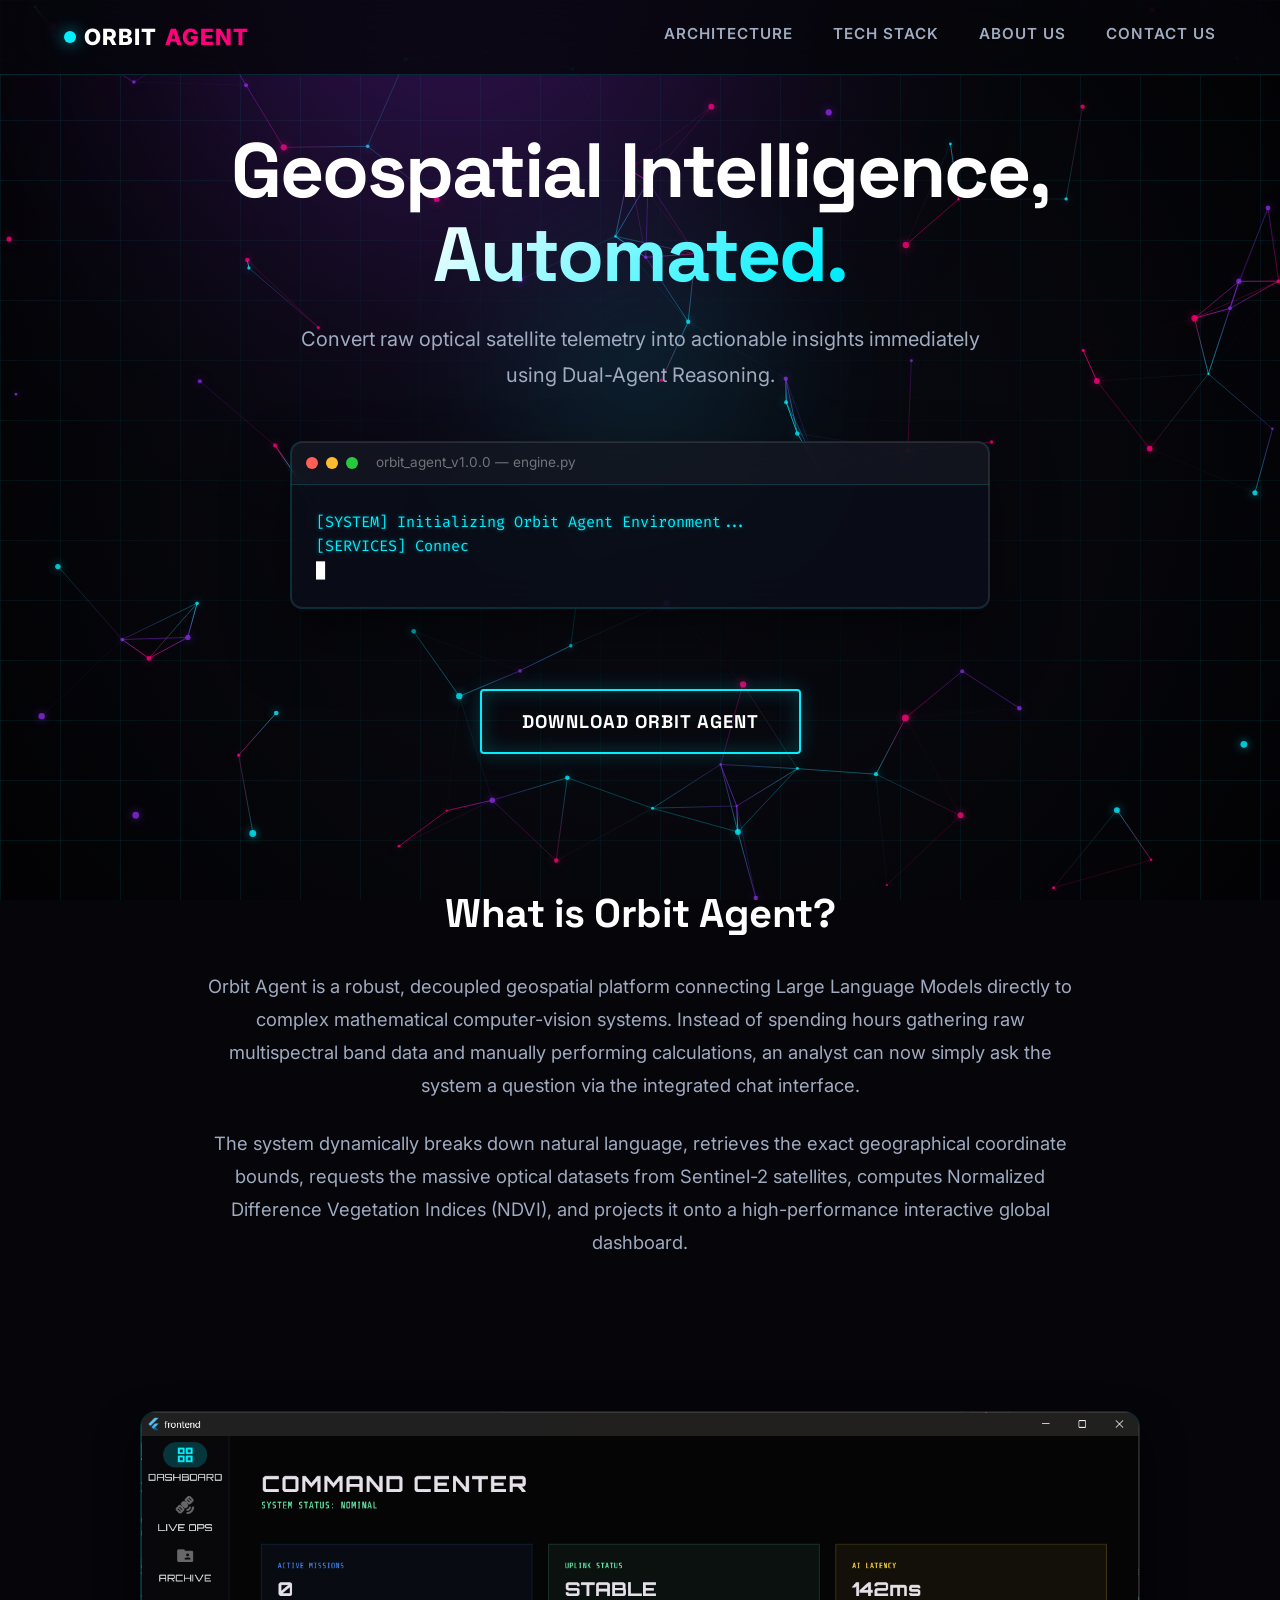
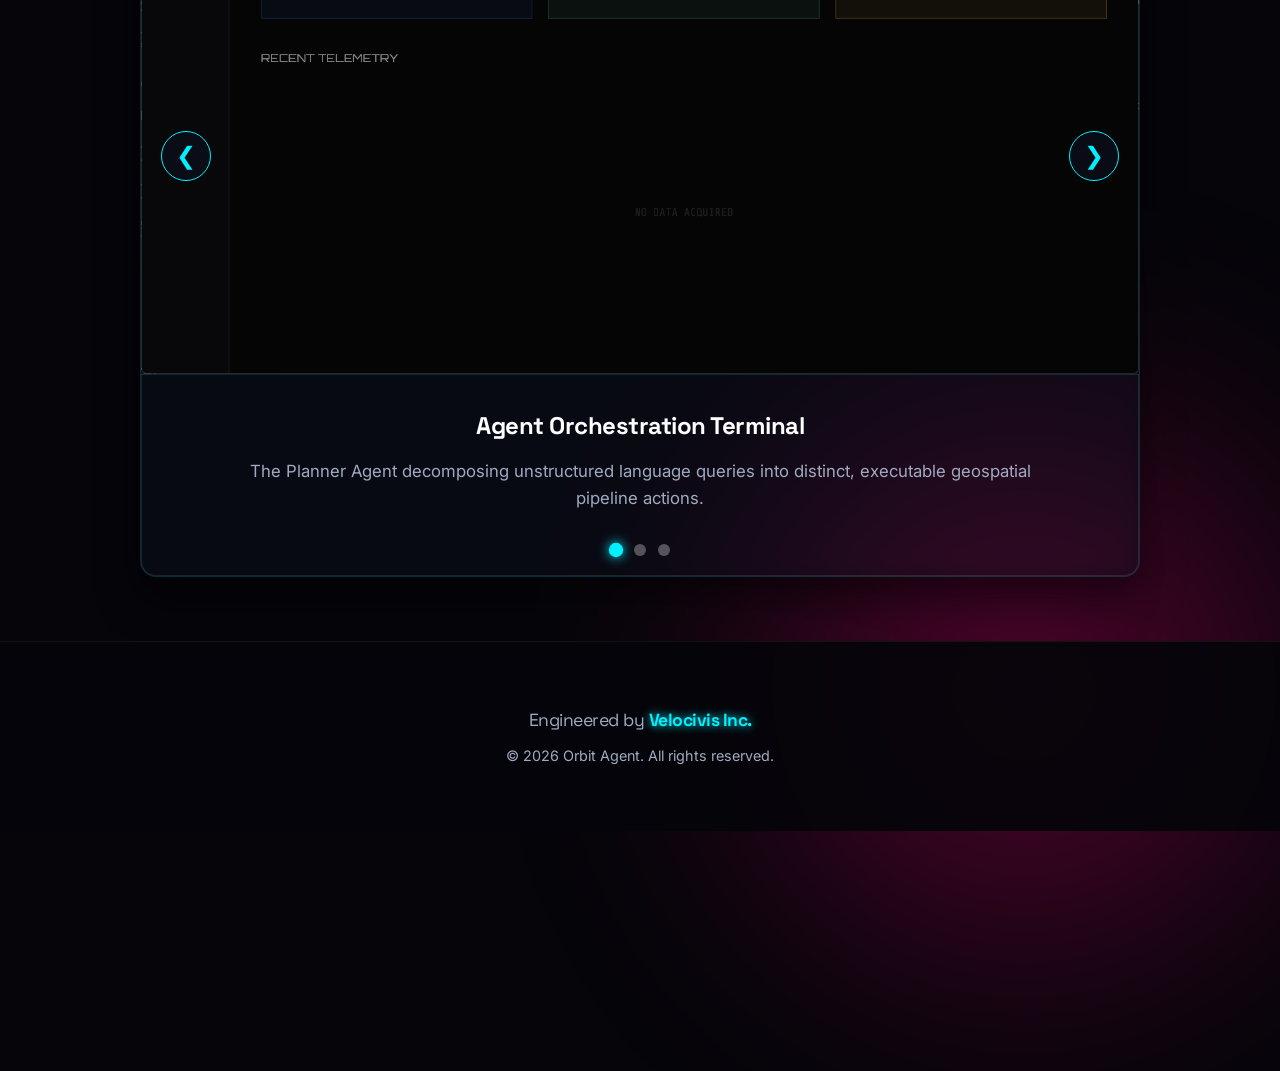
==== commit 6ee893ad: "image ui fixed" ====
--- a/index.html
+++ b/index.html
@@ -21,11 +21,18 @@
             justify-content: center;
             text-align: center;
             position: relative;
-            padding-top: 5rem;
+            padding-top: 8rem;
+        }
+
+        @media (max-width: 768px) {
+            .hero {
+                padding-top: 12rem;
+                min-height: 85vh;
+            }
         }
 
         .hero-title {
-            font-size: clamp(3rem, 6vw, 5rem);
+            font-size: clamp(2.2rem, 6vw, 5rem);
             font-weight: 800;
             line-height: 1.1;
             margin-bottom: 1.5rem;
@@ -145,50 +152,120 @@
             margin-bottom: 1.5rem;
         }
 
-        .gallery-grid {
-            display: grid;
-            grid-template-columns: repeat(auto-fit, minmax(300px, 1fr));
-            gap: 2rem;
-            max-width: 1400px;
+        .carousel-container {
+            position: relative;
+            width: 90%;
+            max-width: 1000px;
             margin: 4rem auto;
-            padding: 0 5%;
-        }
-
-        .gallery-item {
-            background: rgba(10, 14, 26, 0.5);
+            overflow: hidden;
+            border-radius: 16px;
+            box-shadow: var(--glass-border), 0 20px 40px rgba(0, 0, 0, 0.5);
+            background: rgba(10, 14, 26, 0.6);
             border: 1px solid var(--border-subtle);
-            border-radius: 12px;
-            overflow: hidden;
-            box-shadow: var(--glass-border), 0 10px 30px rgba(0, 0, 0, 0.4);
-            transition: transform 0.3s;
-        }
-
-        .gallery-item:hover {
-            transform: translateY(-5px);
-            border-color: var(--accent-cyan);
-        }
-
-        .gallery-item img {
+            backdrop-filter: blur(10px);
+        }
+
+        .carousel-track {
+            display: flex;
+            transition: transform 0.6s cubic-bezier(0.25, 1, 0.5, 1);
+        }
+
+        .carousel-slide {
+            min-width: 100%;
+            display: flex;
+            flex-direction: column;
+        }
+
+        .carousel-slide img {
             width: 100%;
             height: auto;
             display: block;
             border-bottom: 1px solid var(--border-subtle);
         }
 
-        .gallery-caption {
-            padding: 1.5rem;
-        }
-
-        .gallery-caption h3 {
-            font-size: 1.25rem;
+        .carousel-caption {
+            padding: 2rem 2rem 4rem;
+            text-align: center;
+        }
+
+        .carousel-caption h3 {
+            font-size: 1.5rem;
             color: #FFF;
-            margin-bottom: 0.5rem;
-        }
-
-        .gallery-caption p {
-            font-size: 0.95rem;
+            margin-bottom: 0.8rem;
+        }
+
+        .carousel-caption p {
+            font-size: 1.05rem;
             color: var(--text-muted);
-            line-height: 1.5;
+            line-height: 1.6;
+            max-width: 800px;
+            margin: 0 auto;
+        }
+
+        .carousel-btn {
+            position: absolute;
+            top: 45%;
+            transform: translateY(-50%);
+            background: rgba(10, 14, 26, 0.8);
+            border: 1px solid var(--accent-cyan);
+            color: var(--accent-cyan);
+            width: 50px;
+            height: 50px;
+            border-radius: 50%;
+            cursor: pointer;
+            font-size: 1.5rem;
+            display: flex;
+            align-items: center;
+            justify-content: center;
+            transition: all 0.3s;
+            z-index: 10;
+        }
+
+        .carousel-btn:hover {
+            background: var(--accent-cyan);
+            color: #000;
+            box-shadow: var(--neon-glow);
+        }
+
+        .carousel-btn.prev { left: 20px; }
+        .carousel-btn.next { right: 20px; }
+
+        .carousel-indicators {
+            position: absolute;
+            bottom: 20px;
+            left: 50%;
+            transform: translateX(-50%);
+            display: flex;
+            gap: 12px;
+        }
+
+        .carousel-indicators button {
+            width: 12px;
+            height: 12px;
+            border-radius: 50%;
+            background: rgba(255, 255, 255, 0.3);
+            border: none;
+            cursor: pointer;
+            transition: all 0.3s;
+        }
+
+        .carousel-indicators button.active {
+            background: var(--accent-cyan);
+            box-shadow: 0 0 10px var(--accent-cyan);
+            transform: scale(1.2);
+        }
+
+        @media (max-width: 768px) {
+            .carousel-btn {
+                width: 35px;
+                height: 35px;
+                font-size: 1rem;
+            }
+            .carousel-btn.prev { left: 10px; }
+            .carousel-btn.next { right: 10px; }
+            .carousel-caption { padding: 1.5rem 1.5rem 3.5rem; }
+            .carousel-caption h3 { font-size: 1.2rem; }
+            .carousel-caption p { font-size: 0.95rem; }
         }
     </style>
 </head>
@@ -249,35 +326,44 @@
             Indices (NDVI), and projects it onto a high-performance interactive global dashboard.</p>
     </section>
 
-    <section class="gallery-grid">
-        <div class="gallery-item reveal">
-            <img src="assets/DASHBOARD.png" alt="Agent Logic Terminal">
-            <div class="gallery-caption">
-                <h3 class="cyber-font">Agent Orchestration Terminal</h3>
-                <p>The Planner Agent decomposing unstructured language queries into distinct, executable geospatial
-                    pipeline actions.</p>
+    <section class="carousel-container reveal">
+        <div class="carousel-track">
+            <div class="carousel-slide">
+                <img src="assets/DASHBOARD.png" alt="Agent Logic Terminal">
+                <div class="carousel-caption">
+                    <h3 class="cyber-font">Agent Orchestration Terminal</h3>
+                    <p>The Planner Agent decomposing unstructured language queries into distinct, executable geospatial pipeline actions.</p>
+                </div>
+            </div>
+            <div class="carousel-slide">
+                <img src="assets/GEO_DEMO.png" alt="Geocoding Result">
+                <div class="carousel-caption">
+                    <h3 class="cyber-font">Sentinel-2 Optical Viewer</h3>
+                    <p>High-fidelity satellite imaging rendered seamlessly using our hardware-accelerated Flutter interface.</p>
+                </div>
+            </div>
+            <div class="carousel-slide">
+                <img src="assets/COMPARE_DEMO.png" alt="Before/After Comparison">
+                <div class="carousel-caption">
+                    <h3 class="cyber-font">NDVI Indexing Matrix</h3>
+                    <p>Automated mathematical comparison visualizations highlighting regional vegetation health and density anomalies.</p>
+                </div>
             </div>
         </div>
-        <div class="gallery-item reveal" style="transition-delay: 0.1s;">
-            <img src="assets/GEO_DEMO.png" alt="Geocoding Result">
-            <div class="gallery-caption">
-                <h3 class="cyber-font">Sentinel-2 Optical Viewer</h3>
-                <p>High-fidelity satellite imaging rendered seamlessly using our hardware-accelerated Flutter interface.
-                </p>
-            </div>
-        </div>
-        <div class="gallery-item reveal" style="transition-delay: 0.2s;">
-            <img src="assets/COMPARE_DEMO.png" alt="Before/After Comparison">
-            <div class="gallery-caption">
-                <h3 class="cyber-font">NDVI Indexing Matrix</h3>
-                <p>Automated mathematical comparison visualizations highlighting regional vegetation health and density
-                    anomalies.</p>
-            </div>
+
+        <button class="carousel-btn prev" aria-label="Previous Slide">&#10094;</button>
+        <button class="carousel-btn next" aria-label="Next Slide">&#10095;</button>
+
+        <div class="carousel-indicators">
+            <button class="active" data-index="0" aria-label="Slide 1"></button>
+            <button data-index="1" aria-label="Slide 2"></button>
+            <button data-index="2" aria-label="Slide 3"></button>
         </div>
     </section>
 
     <footer>
-        <p class="cyber-font" style="margin-bottom: 10px; font-size: 1.1rem;">Engineered by <span>Velocivis Inc.</span></p>
+        <p class="cyber-font" style="margin-bottom: 10px; font-size: 1.1rem;">Engineered by <span>Velocivis Inc.</span>
+        </p>
         <p style="font-family: 'Inter', sans-serif; font-size: 0.9rem;">&copy; 2026 Orbit Agent. All rights reserved.
         </p>
     </footer>
@@ -313,6 +399,53 @@
             }
             setTimeout(typeWriter, 800);
         }
+
+        // Carousel Logic
+        const track = document.querySelector('.carousel-track');
+        if (track) {
+            const nextButton = document.querySelector('.carousel-btn.next');
+            const prevButton = document.querySelector('.carousel-btn.prev');
+            const indicators = document.querySelectorAll('.carousel-indicators button');
+            const slidesCount = 3;
+            let currentSlide = 0;
+            let carouselInterval;
+
+            function updateCarousel(index) {
+                track.style.transform = `translateX(-${index * 100}%)`;
+                indicators.forEach(ind => ind.classList.remove('active'));
+                indicators[index].classList.add('active');
+                currentSlide = index;
+            }
+
+            function nextSlide() {
+                updateCarousel((currentSlide + 1) % slidesCount);
+            }
+
+            function prevSlide() {
+                updateCarousel((currentSlide - 1 + slidesCount) % slidesCount);
+            }
+
+            nextButton.addEventListener('click', () => { nextSlide(); resetInterval(); });
+            prevButton.addEventListener('click', () => { prevSlide(); resetInterval(); });
+
+            indicators.forEach((indicator, index) => {
+                indicator.addEventListener('click', () => {
+                    updateCarousel(index);
+                    resetInterval();
+                });
+            });
+
+            function startInterval() {
+                carouselInterval = setInterval(nextSlide, 5000);
+            }
+
+            function resetInterval() {
+                clearInterval(carouselInterval);
+                startInterval();
+            }
+
+            startInterval();
+        }
     </script>
 </body>
 
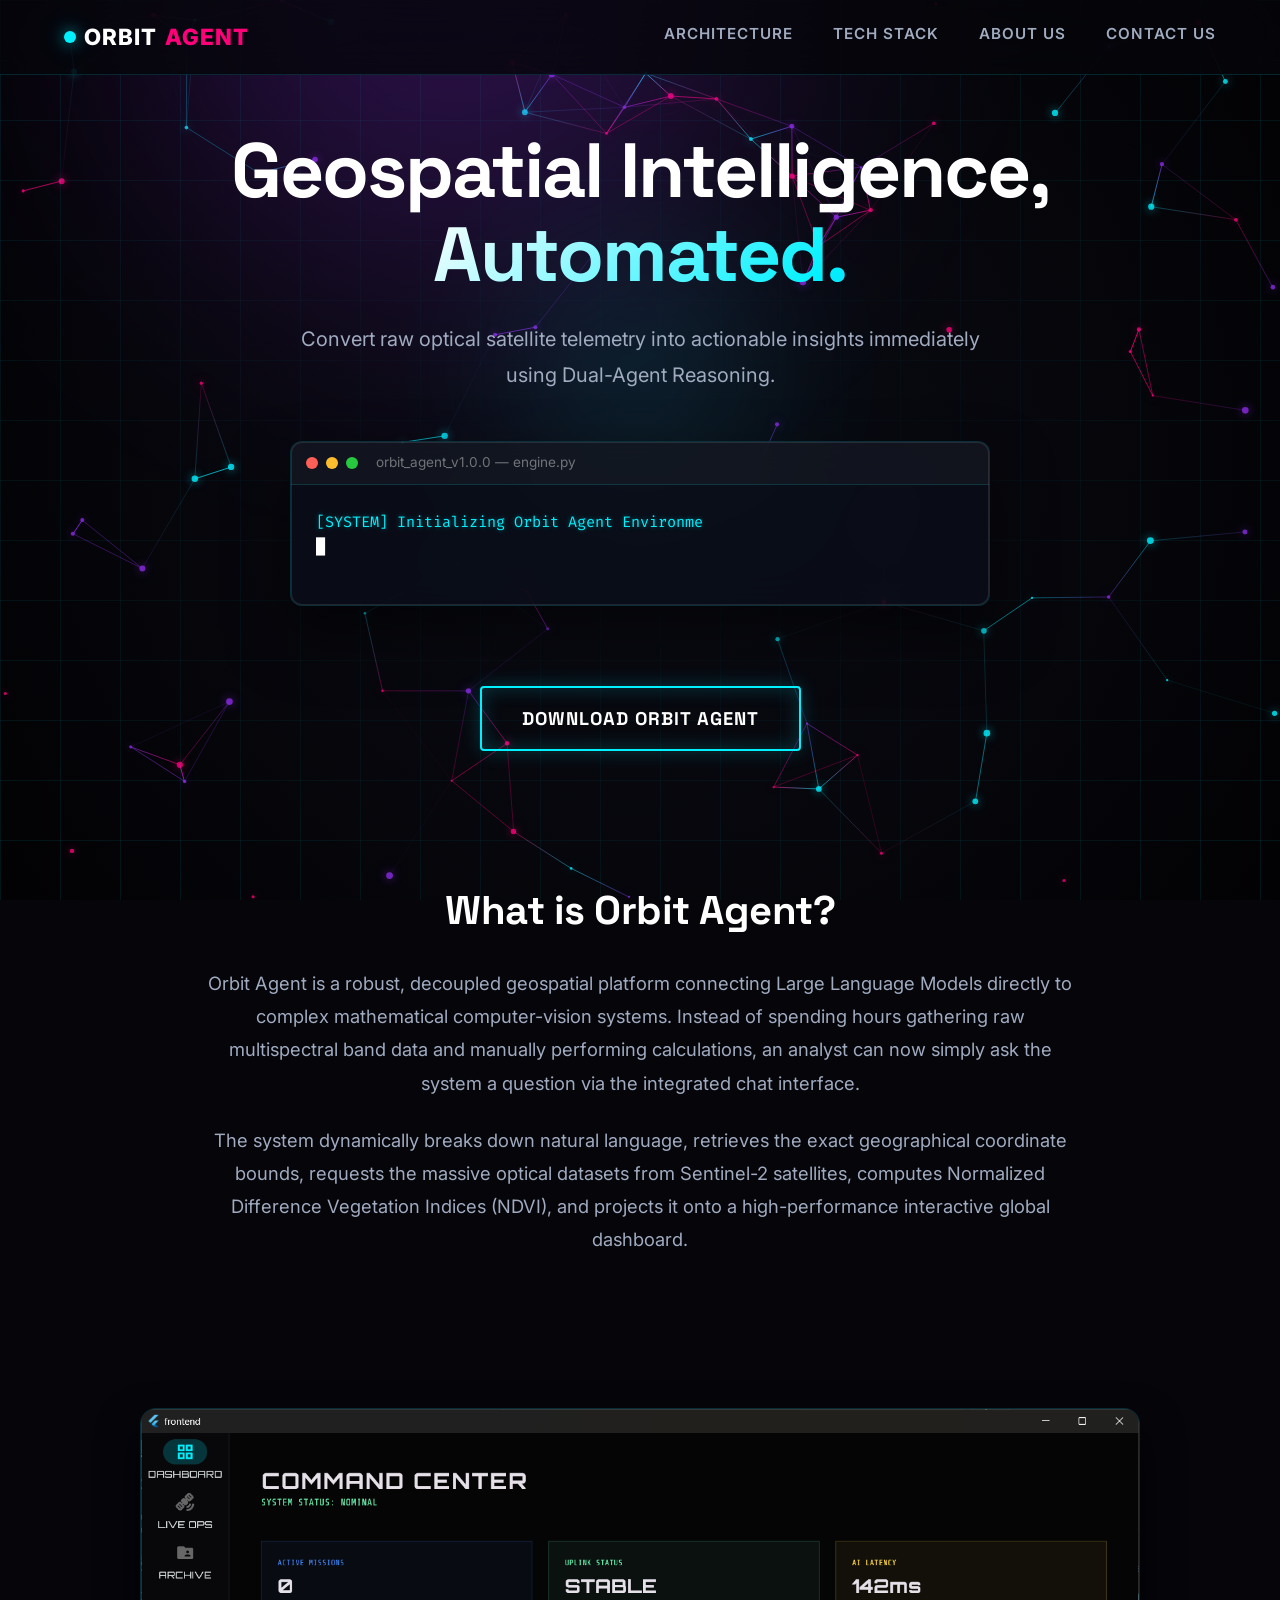
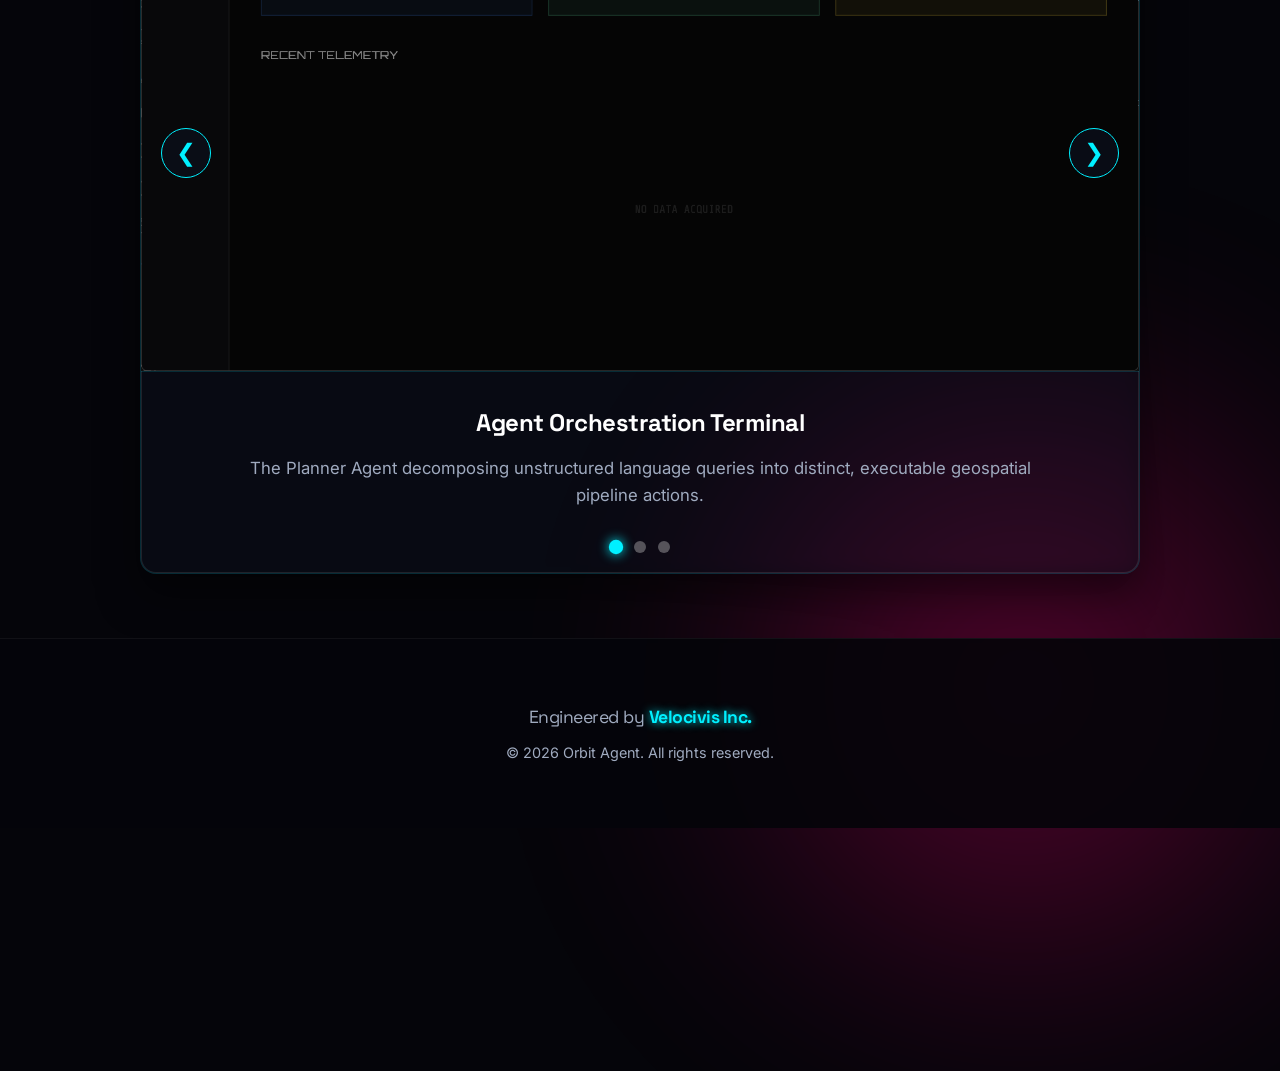
==== commit 5891b951: "image ui fixed" ====
--- a/index.html
+++ b/index.html
@@ -171,7 +171,9 @@
         }
 
         .carousel-slide {
+            flex: 0 0 100%;
             min-width: 100%;
+            width: 100%;
             display: flex;
             flex-direction: column;
         }
@@ -256,6 +258,10 @@
         }
 
         @media (max-width: 768px) {
+            .carousel-container {
+                width: calc(100% - 2rem);
+                margin: 2rem auto;
+            }
             .carousel-btn {
                 width: 35px;
                 height: 35px;
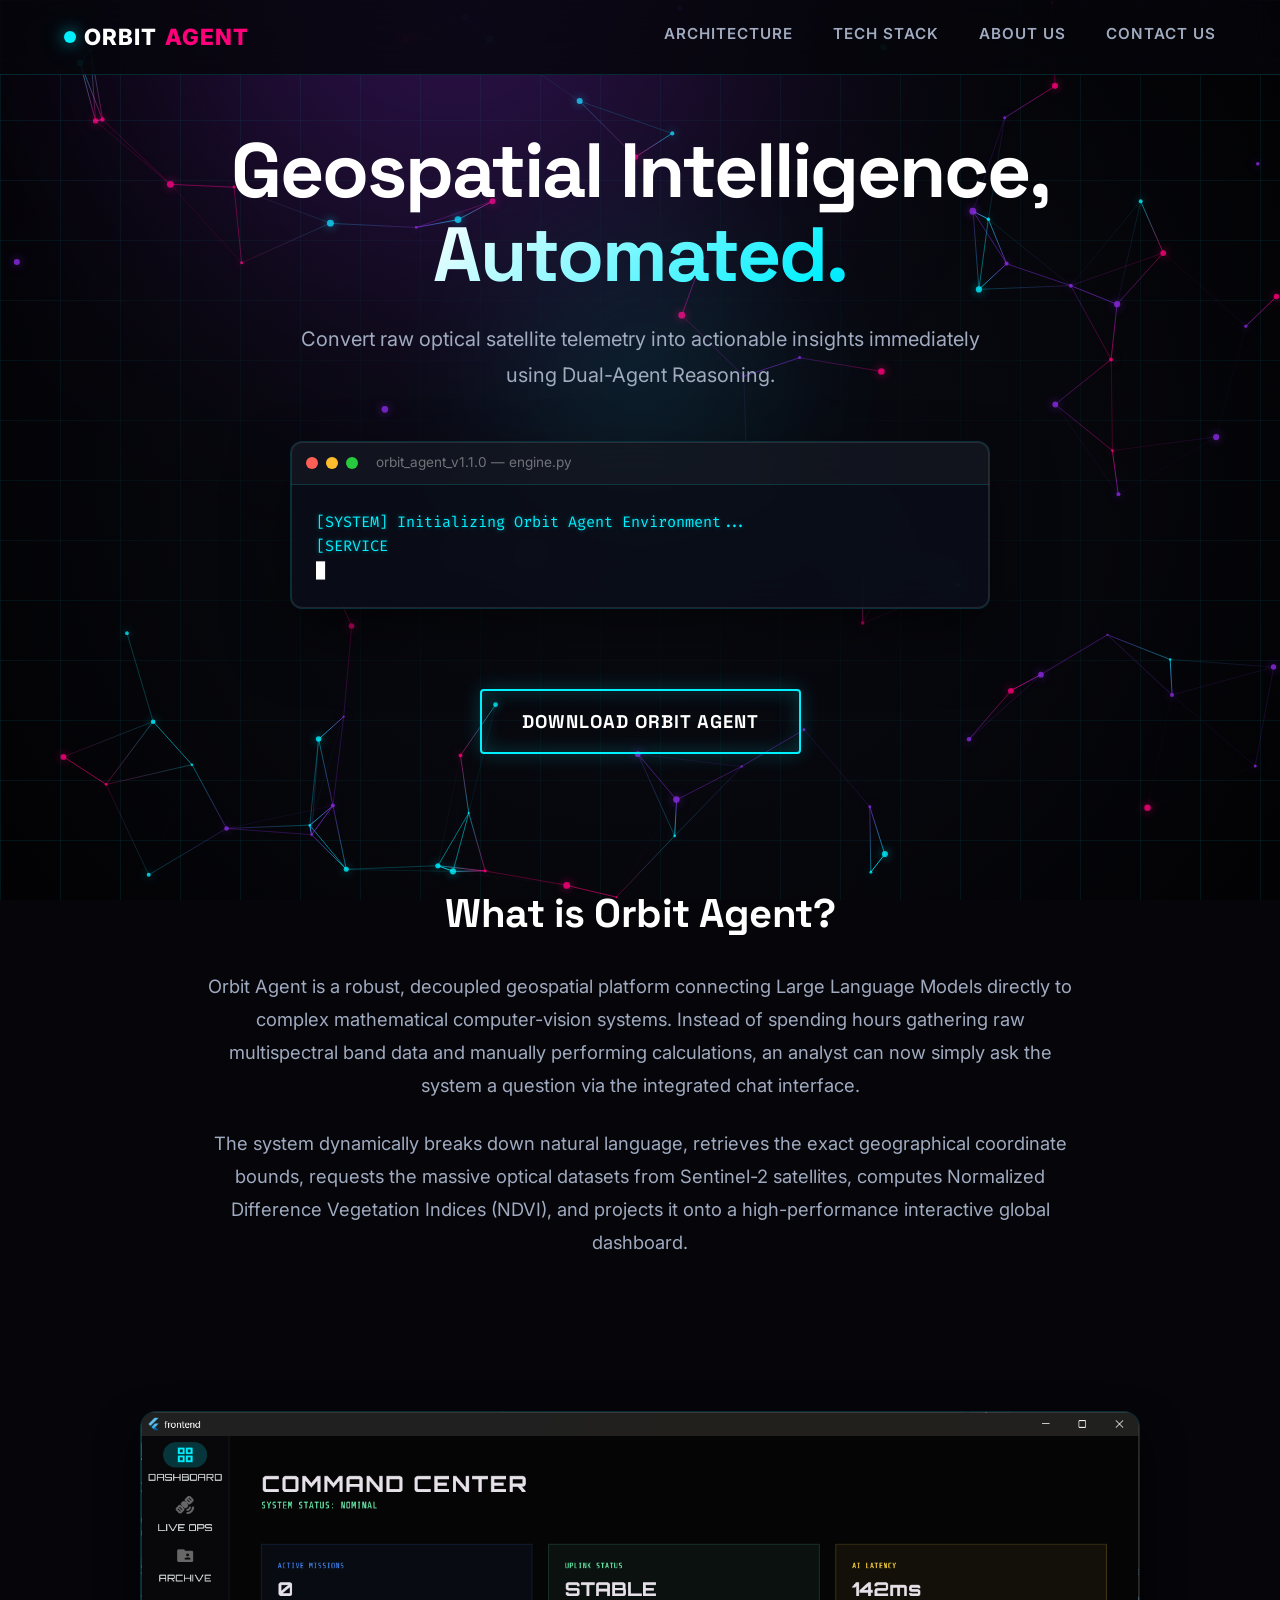
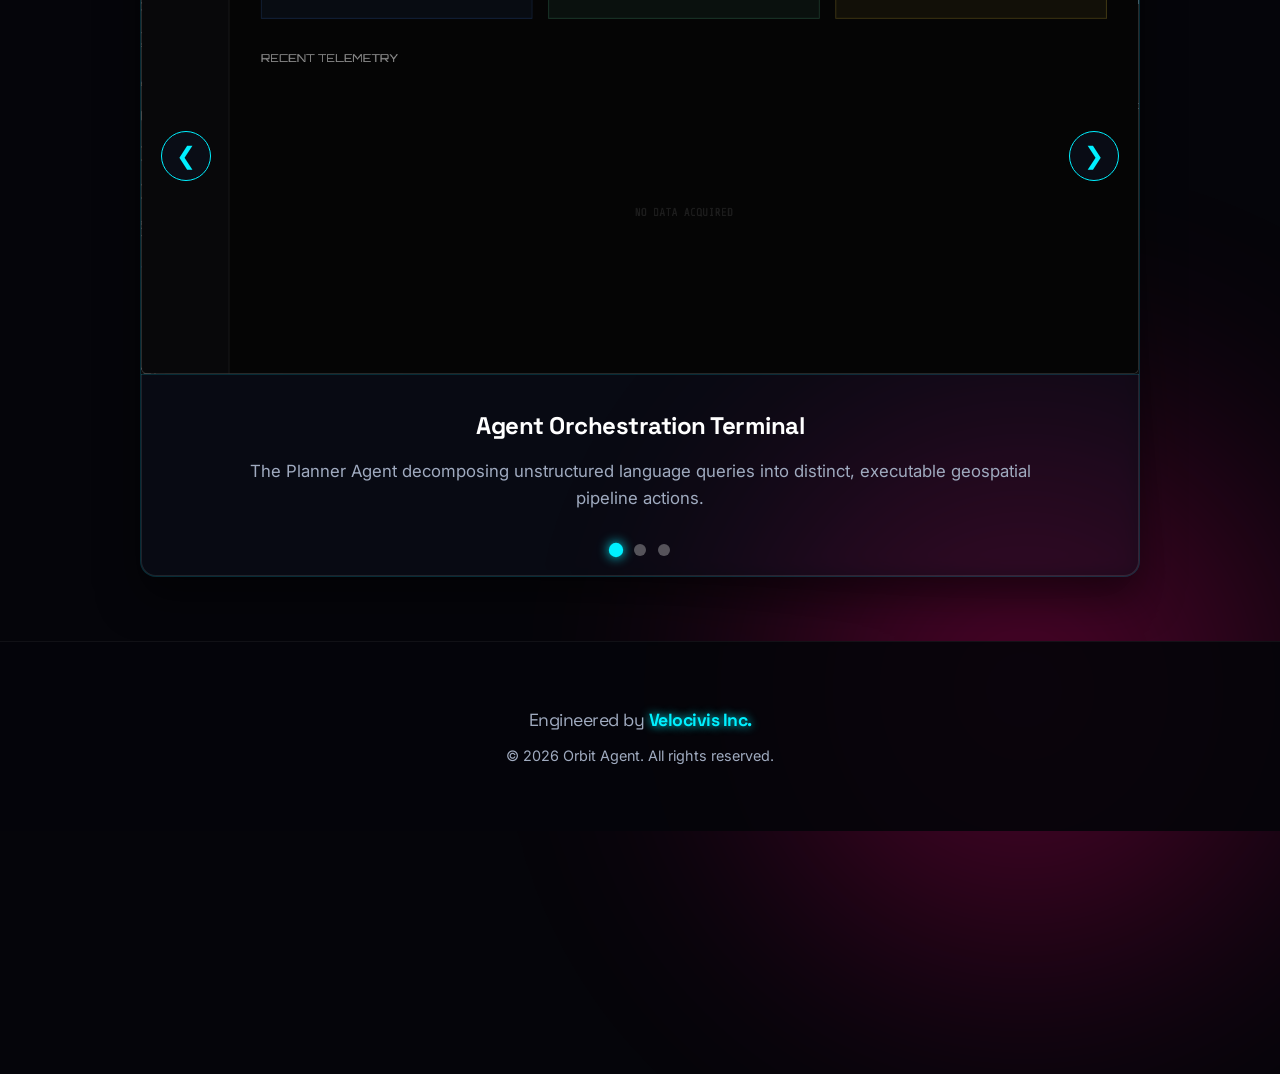
==== commit 0da85872: "image ui fixed" ====
--- a/index.html
+++ b/index.html
@@ -307,7 +307,7 @@
                     <div class="term-dot y"></div>
                     <div class="term-dot g"></div>
                     <span
-                        style="color: rgba(255,255,255,0.4); margin-left: 10px; font-size: 0.85rem; font-family: 'Inter', sans-serif;">orbit_agent_v1.0.0
+                        style="color: rgba(255,255,255,0.4); margin-left: 10px; font-size: 0.85rem; font-family: 'Inter', sans-serif;">orbit_agent_v1.1.0
                         — engine.py</span>
                 </div>
                 <div class="term-body" id="typed-text">
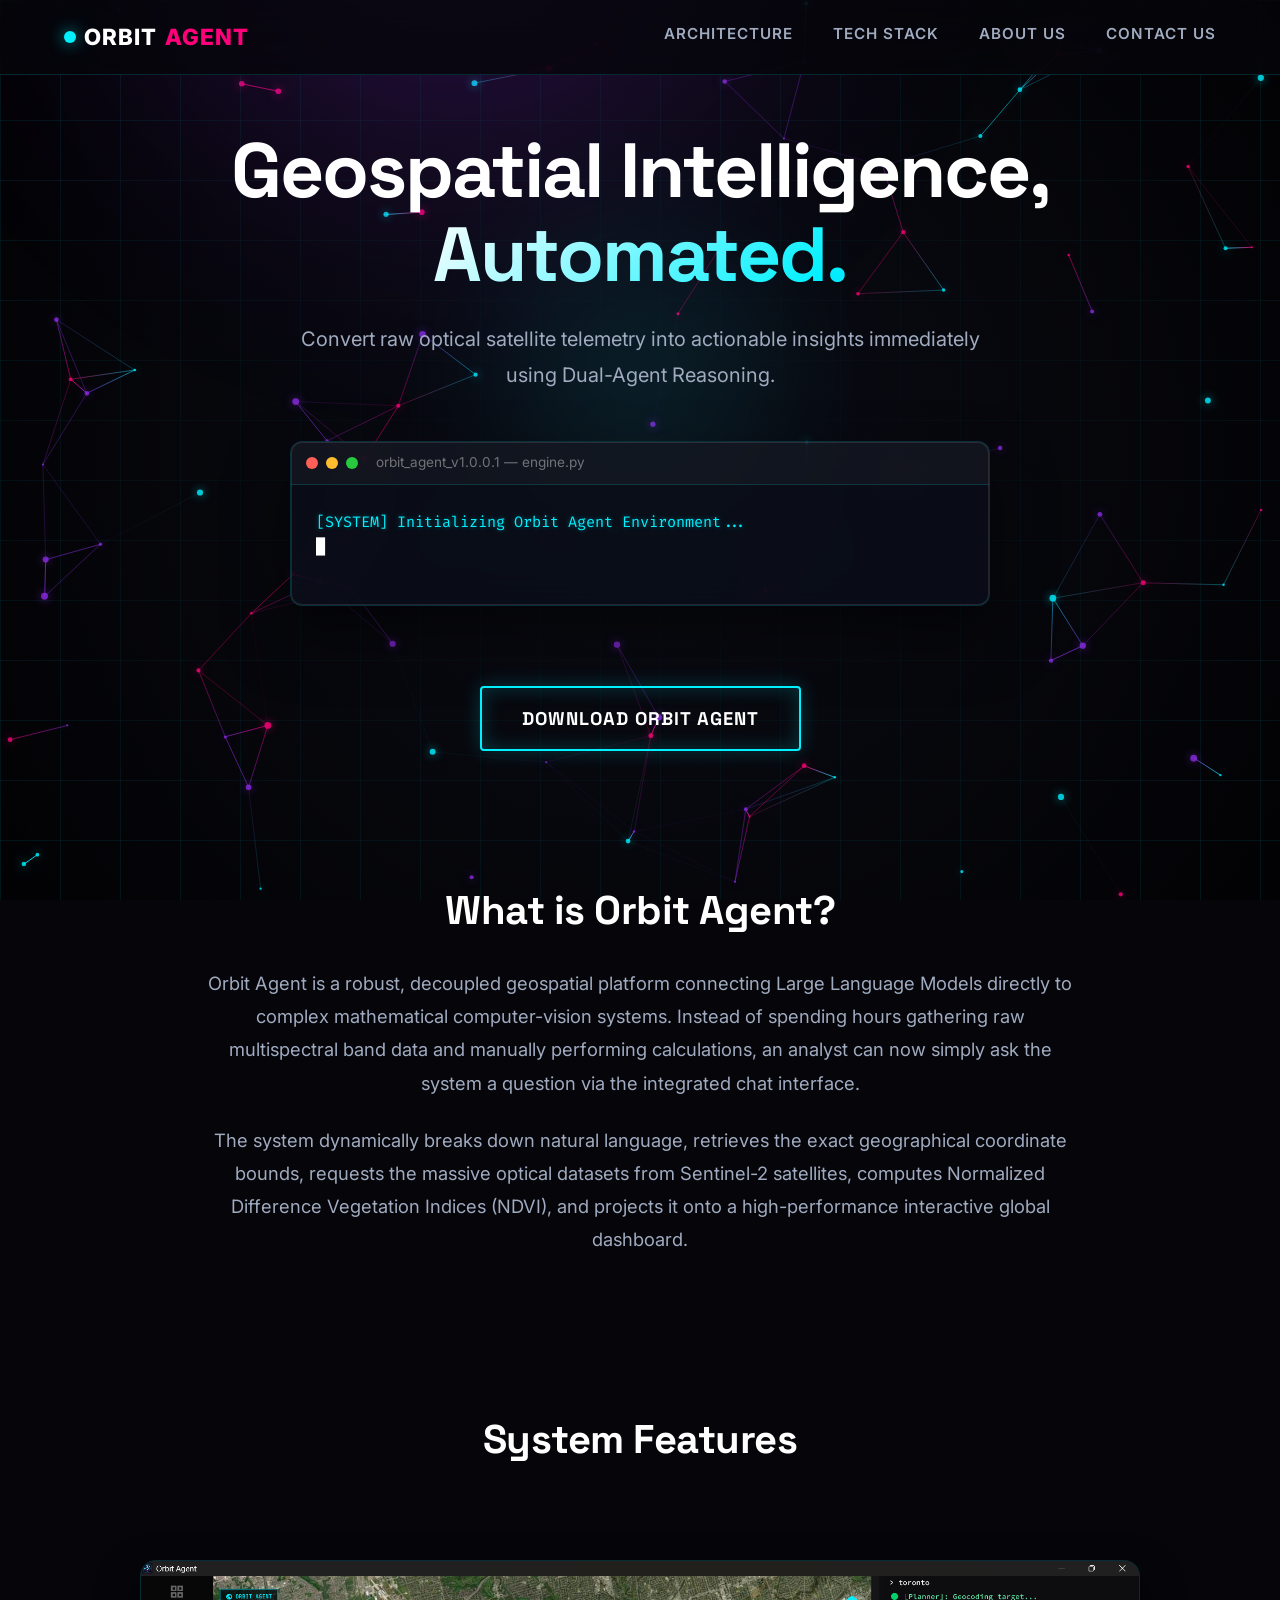
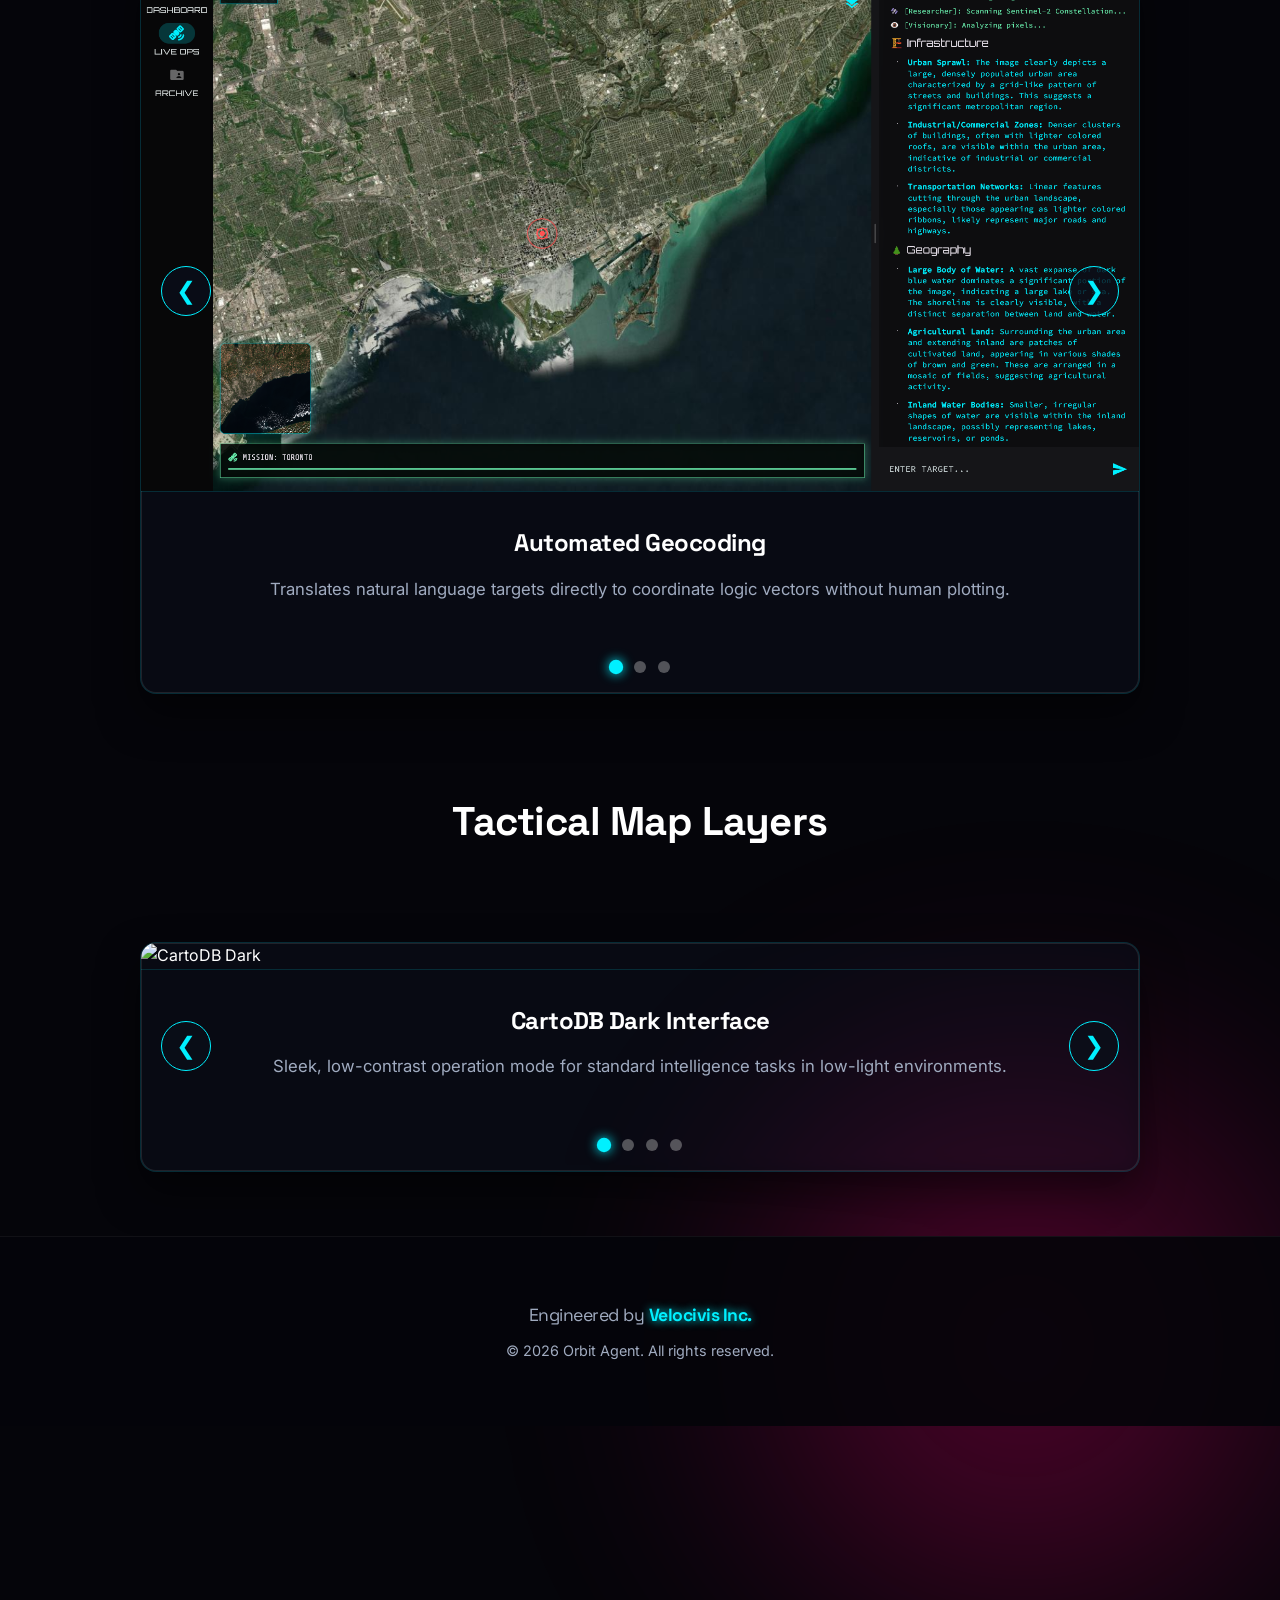
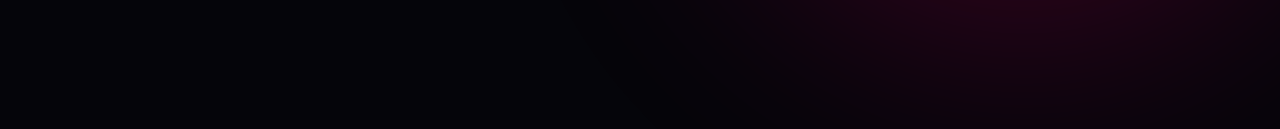
==== commit d026bb1a: "maps and hazard alert update" ====
--- a/index.html
+++ b/index.html
@@ -307,7 +307,7 @@
                     <div class="term-dot y"></div>
                     <div class="term-dot g"></div>
                     <span
-                        style="color: rgba(255,255,255,0.4); margin-left: 10px; font-size: 0.85rem; font-family: 'Inter', sans-serif;">orbit_agent_v1.1.0
+                        style="color: rgba(255,255,255,0.4); margin-left: 10px; font-size: 0.85rem; font-family: 'Inter', sans-serif;">orbit_agent_v1.0.0.1
                         — engine.py</span>
                 </div>
                 <div class="term-body" id="typed-text">
@@ -332,27 +332,30 @@
             Indices (NDVI), and projects it onto a high-performance interactive global dashboard.</p>
     </section>
 
-    <section class="carousel-container reveal">
+    <div class="explanation-section reveal" style="padding-bottom: 0;">
+        <h2 class="cyber-font">System Features</h2>
+    </div>
+    <section class="carousel-container reveal" data-count="3">
         <div class="carousel-track">
             <div class="carousel-slide">
-                <img src="assets/DASHBOARD.png" alt="Agent Logic Terminal">
-                <div class="carousel-caption">
-                    <h3 class="cyber-font">Agent Orchestration Terminal</h3>
-                    <p>The Planner Agent decomposing unstructured language queries into distinct, executable geospatial pipeline actions.</p>
-                </div>
-            </div>
-            <div class="carousel-slide">
-                <img src="assets/GEO_DEMO.png" alt="Geocoding Result">
-                <div class="carousel-caption">
-                    <h3 class="cyber-font">Sentinel-2 Optical Viewer</h3>
-                    <p>High-fidelity satellite imaging rendered seamlessly using our hardware-accelerated Flutter interface.</p>
-                </div>
-            </div>
-            <div class="carousel-slide">
-                <img src="assets/COMPARE_DEMO.png" alt="Before/After Comparison">
-                <div class="carousel-caption">
-                    <h3 class="cyber-font">NDVI Indexing Matrix</h3>
-                    <p>Automated mathematical comparison visualizations highlighting regional vegetation health and density anomalies.</p>
+                <img src="assets/features/geocoding.png" alt="Geocoding Logic">
+                <div class="carousel-caption">
+                    <h3 class="cyber-font">Automated Geocoding</h3>
+                    <p>Translates natural language targets directly to coordinate logic vectors without human plotting.</p>
+                </div>
+            </div>
+            <div class="carousel-slide">
+                <img src="assets/features/compare.png" alt="Compare Timeline">
+                <div class="carousel-caption">
+                    <h3 class="cyber-font">Dynamic Temporal Bounds</h3>
+                    <p>Pull and computationally compare raw multi-spectral satellite imagery across designated historical timelines.</p>
+                </div>
+            </div>
+            <div class="carousel-slide">
+                <img src="assets/features/hazard alert.png" alt="Hazard Scanning">
+                <div class="carousel-caption">
+                    <h3 class="cyber-font">Anomaly Hazard Scanning</h3>
+                    <p>Targeted visual inference optimized for planetary flood, fire, and infrastructure damage assessments.</p>
                 </div>
             </div>
         </div>
@@ -364,6 +367,52 @@
             <button class="active" data-index="0" aria-label="Slide 1"></button>
             <button data-index="1" aria-label="Slide 2"></button>
             <button data-index="2" aria-label="Slide 3"></button>
+        </div>
+    </section>
+
+    <div class="explanation-section reveal" style="padding-bottom: 0; padding-top: 2rem;">
+        <h2 class="cyber-font">Tactical Map Layers</h2>
+    </div>
+    <section class="carousel-container reveal" data-count="4">
+        <div class="carousel-track">
+            <div class="carousel-slide">
+                <img src="assets/maps/darkmode.png" alt="CartoDB Dark">
+                <div class="carousel-caption">
+                    <h3 class="cyber-font">CartoDB Dark Interface</h3>
+                    <p>Sleek, low-contrast operation mode for standard intelligence tasks in low-light environments.</p>
+                </div>
+            </div>
+            <div class="carousel-slide">
+                <img src="assets/maps/streetview.png" alt="Voyager Street">
+                <div class="carousel-caption">
+                    <h3 class="cyber-font">Voyager Street Level</h3>
+                    <p>Dense urban plotting utilizing Voyager systems for tracking infrastructure nodes and civic grids.</p>
+                </div>
+            </div>
+            <div class="carousel-slide">
+                <img src="assets/maps/topographic.png" alt="OpenTopo Elevation">
+                <div class="carousel-caption">
+                    <h3 class="cyber-font">OpenTopo Terrain Mapping</h3>
+                    <p>Detailed geographical terrain profiles optimal for elevation gradients and mountainous reconnaissance.</p>
+                </div>
+            </div>
+            <div class="carousel-slide">
+                <img src="assets/maps/sattelite.png" alt="ArcGIS Satellite">
+                <div class="carousel-caption">
+                    <h3 class="cyber-font">Esri ArcGIS Imagery</h3>
+                    <p>Raw, high-fidelity real-time optical base layers spanning the entire globe instantly.</p>
+                </div>
+            </div>
+        </div>
+
+        <button class="carousel-btn prev" aria-label="Previous Slide">&#10094;</button>
+        <button class="carousel-btn next" aria-label="Next Slide">&#10095;</button>
+
+        <div class="carousel-indicators">
+            <button class="active" data-index="0" aria-label="Slide 1"></button>
+            <button data-index="1" aria-label="Slide 2"></button>
+            <button data-index="2" aria-label="Slide 3"></button>
+            <button data-index="3" aria-label="Slide 4"></button>
         </div>
     </section>
 
@@ -407,51 +456,54 @@
         }
 
         // Carousel Logic
-        const track = document.querySelector('.carousel-track');
-        if (track) {
-            const nextButton = document.querySelector('.carousel-btn.next');
-            const prevButton = document.querySelector('.carousel-btn.prev');
-            const indicators = document.querySelectorAll('.carousel-indicators button');
-            const slidesCount = 3;
-            let currentSlide = 0;
-            let carouselInterval;
-
-            function updateCarousel(index) {
-                track.style.transform = `translateX(-${index * 100}%)`;
-                indicators.forEach(ind => ind.classList.remove('active'));
-                indicators[index].classList.add('active');
-                currentSlide = index;
-            }
-
-            function nextSlide() {
-                updateCarousel((currentSlide + 1) % slidesCount);
-            }
-
-            function prevSlide() {
-                updateCarousel((currentSlide - 1 + slidesCount) % slidesCount);
-            }
-
-            nextButton.addEventListener('click', () => { nextSlide(); resetInterval(); });
-            prevButton.addEventListener('click', () => { prevSlide(); resetInterval(); });
-
-            indicators.forEach((indicator, index) => {
-                indicator.addEventListener('click', () => {
-                    updateCarousel(index);
-                    resetInterval();
+        const carousels = document.querySelectorAll('.carousel-container');
+        carousels.forEach((carousel) => {
+            const track = carousel.querySelector('.carousel-track');
+            if (track) {
+                const nextButton = carousel.querySelector('.carousel-btn.next');
+                const prevButton = carousel.querySelector('.carousel-btn.prev');
+                const indicators = carousel.querySelectorAll('.carousel-indicators button');
+                const slidesCount = parseInt(carousel.getAttribute('data-count'), 10) || 3;
+                let currentSlide = 0;
+                let carouselInterval;
+
+                function updateCarousel(index) {
+                    track.style.transform = `translateX(-${index * 100}%)`;
+                    indicators.forEach(ind => ind.classList.remove('active'));
+                    indicators[index].classList.add('active');
+                    currentSlide = index;
+                }
+
+                function nextSlide() {
+                    updateCarousel((currentSlide + 1) % slidesCount);
+                }
+
+                function prevSlide() {
+                    updateCarousel((currentSlide - 1 + slidesCount) % slidesCount);
+                }
+
+                nextButton.addEventListener('click', () => { nextSlide(); resetInterval(); });
+                prevButton.addEventListener('click', () => { prevSlide(); resetInterval(); });
+
+                indicators.forEach((indicator, index) => {
+                    indicator.addEventListener('click', () => {
+                        updateCarousel(index);
+                        resetInterval();
+                    });
                 });
-            });
-
-            function startInterval() {
-                carouselInterval = setInterval(nextSlide, 5000);
-            }
-
-            function resetInterval() {
-                clearInterval(carouselInterval);
+
+                function startInterval() {
+                    carouselInterval = setInterval(nextSlide, 5000);
+                }
+
+                function resetInterval() {
+                    clearInterval(carouselInterval);
+                    startInterval();
+                }
+
                 startInterval();
             }
-
-            startInterval();
-        }
+        });
     </script>
 </body>
 
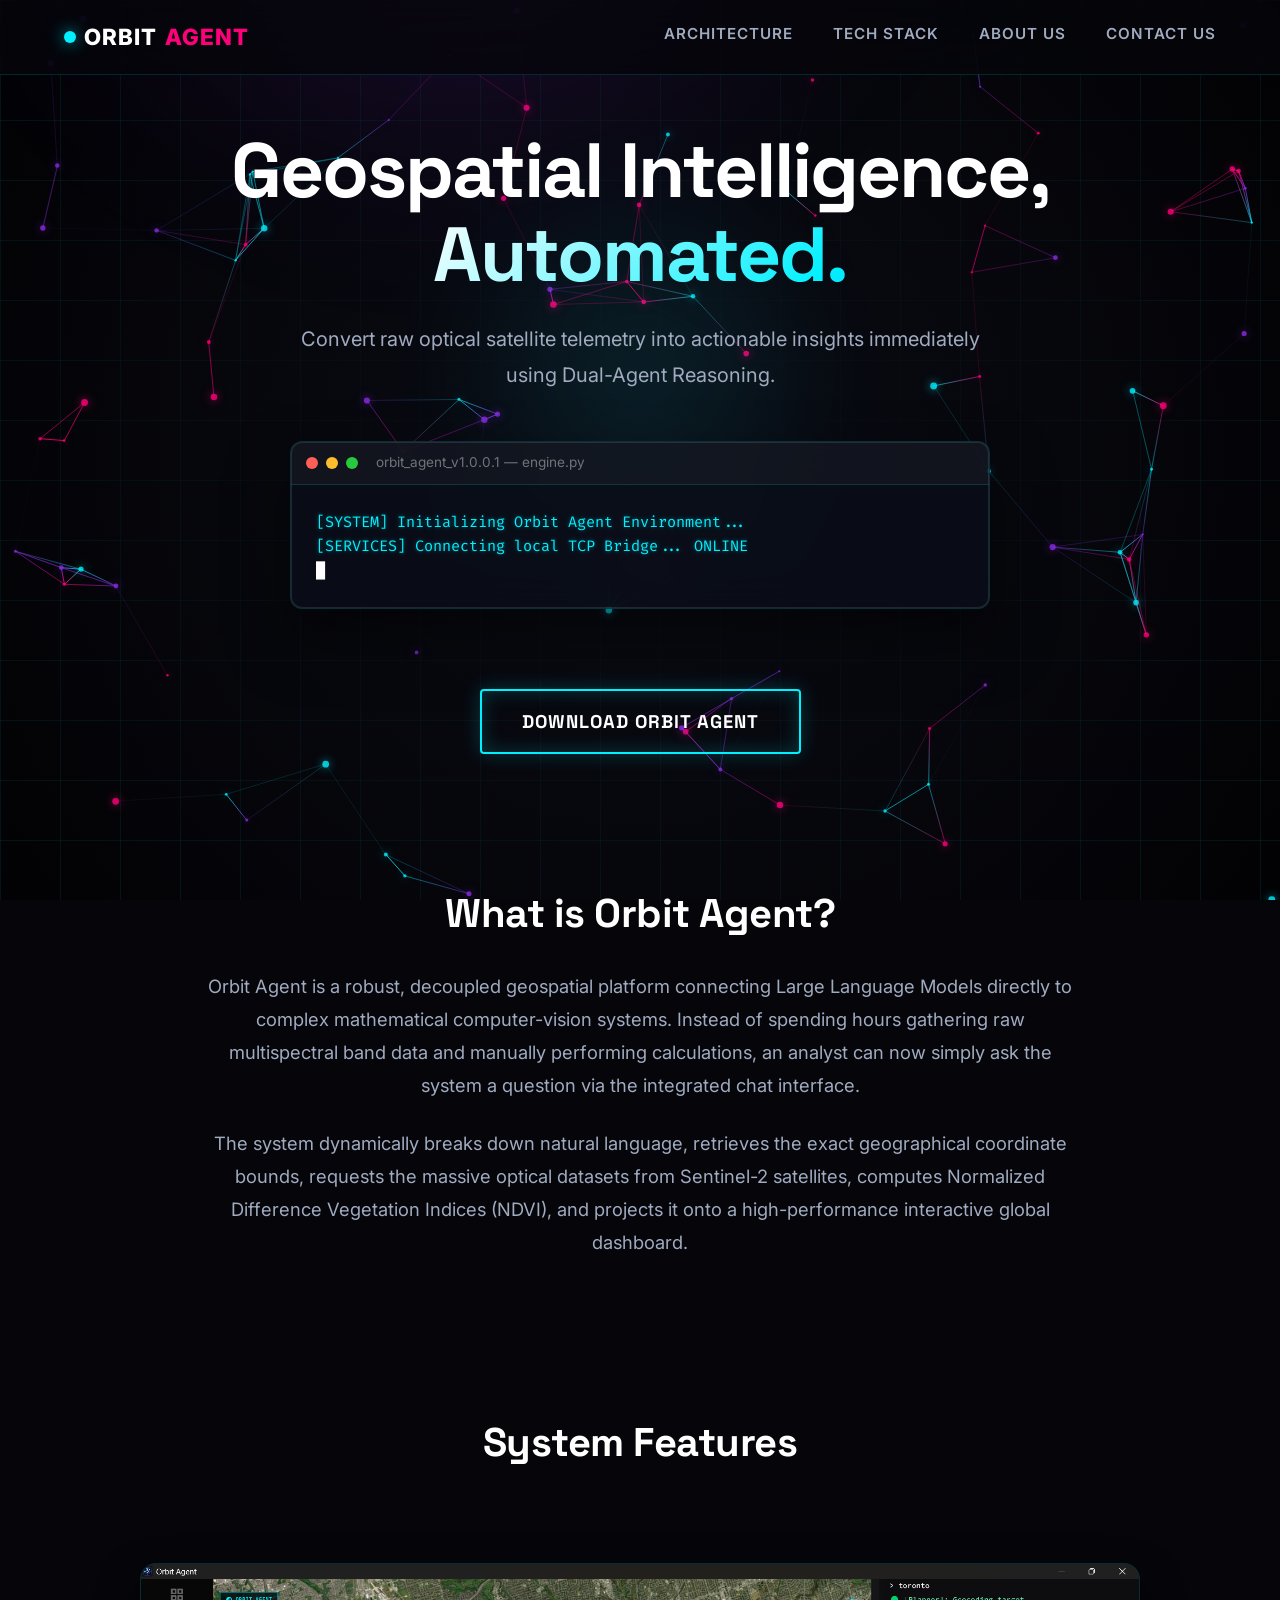
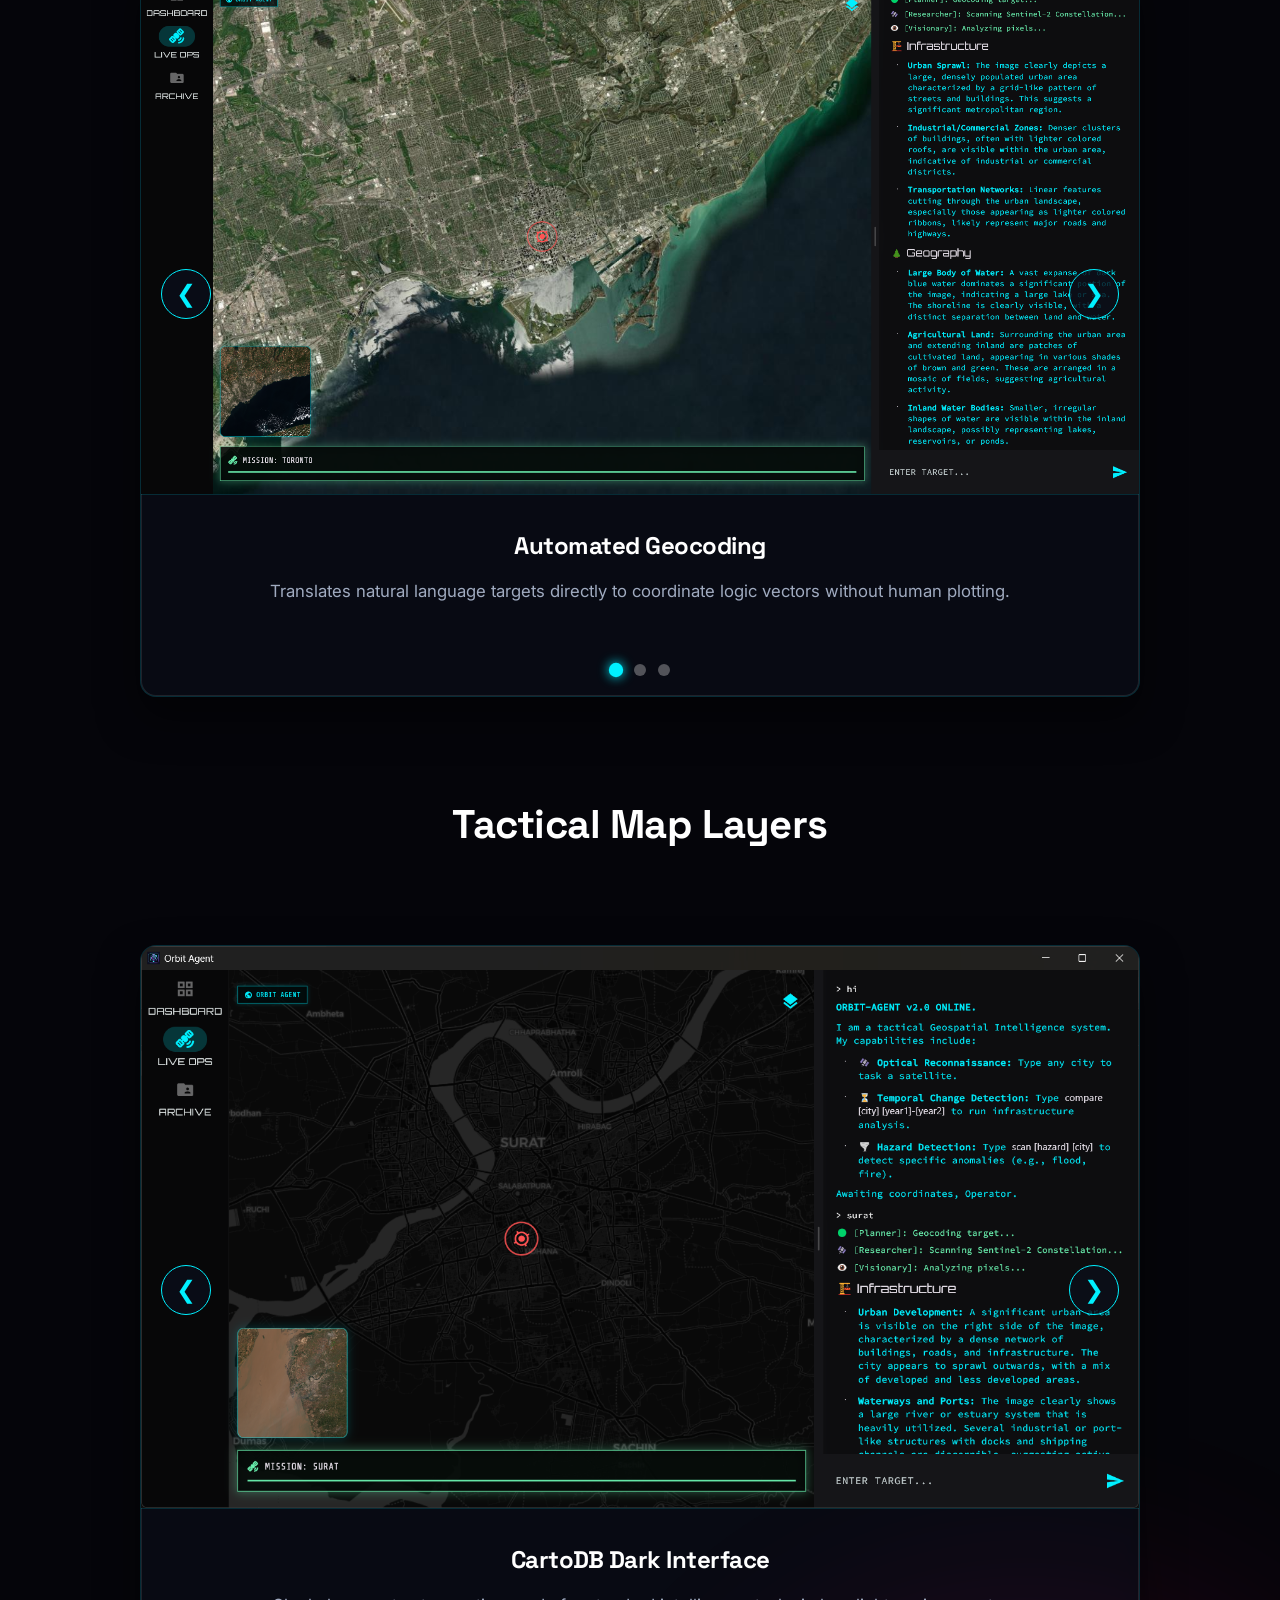
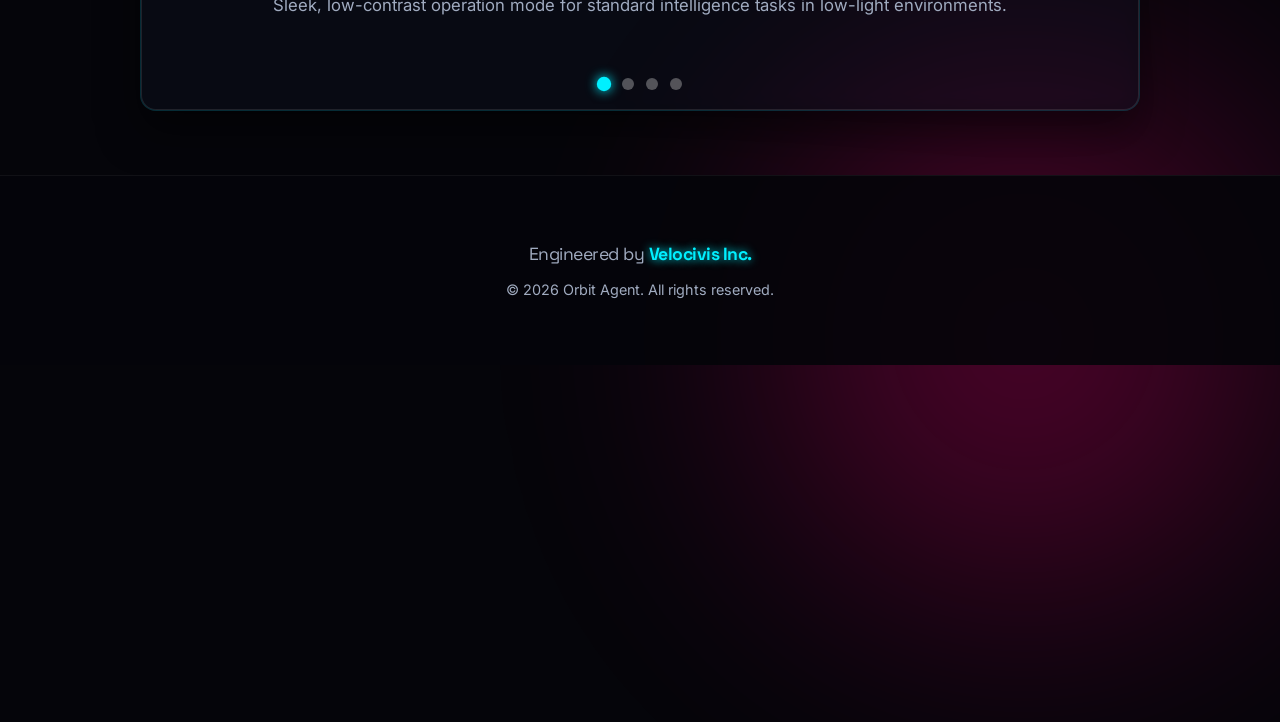
==== commit a646fab8: "maps and hazard alert update" ====
--- a/index.html
+++ b/index.html
@@ -376,28 +376,28 @@
     <section class="carousel-container reveal" data-count="4">
         <div class="carousel-track">
             <div class="carousel-slide">
-                <img src="assets/maps/darkmode.png" alt="CartoDB Dark">
+                <img src="assets/Maps/darkmode.png" alt="CartoDB Dark">
                 <div class="carousel-caption">
                     <h3 class="cyber-font">CartoDB Dark Interface</h3>
                     <p>Sleek, low-contrast operation mode for standard intelligence tasks in low-light environments.</p>
                 </div>
             </div>
             <div class="carousel-slide">
-                <img src="assets/maps/streetview.png" alt="Voyager Street">
+                <img src="assets/Maps/streetview.png" alt="Voyager Street">
                 <div class="carousel-caption">
                     <h3 class="cyber-font">Voyager Street Level</h3>
                     <p>Dense urban plotting utilizing Voyager systems for tracking infrastructure nodes and civic grids.</p>
                 </div>
             </div>
             <div class="carousel-slide">
-                <img src="assets/maps/topographic.png" alt="OpenTopo Elevation">
+                <img src="assets/Maps/topographic.png" alt="OpenTopo Elevation">
                 <div class="carousel-caption">
                     <h3 class="cyber-font">OpenTopo Terrain Mapping</h3>
                     <p>Detailed geographical terrain profiles optimal for elevation gradients and mountainous reconnaissance.</p>
                 </div>
             </div>
             <div class="carousel-slide">
-                <img src="assets/maps/sattelite.png" alt="ArcGIS Satellite">
+                <img src="assets/Maps/sattelite.png" alt="ArcGIS Satellite">
                 <div class="carousel-caption">
                     <h3 class="cyber-font">Esri ArcGIS Imagery</h3>
                     <p>Raw, high-fidelity real-time optical base layers spanning the entire globe instantly.</p>
